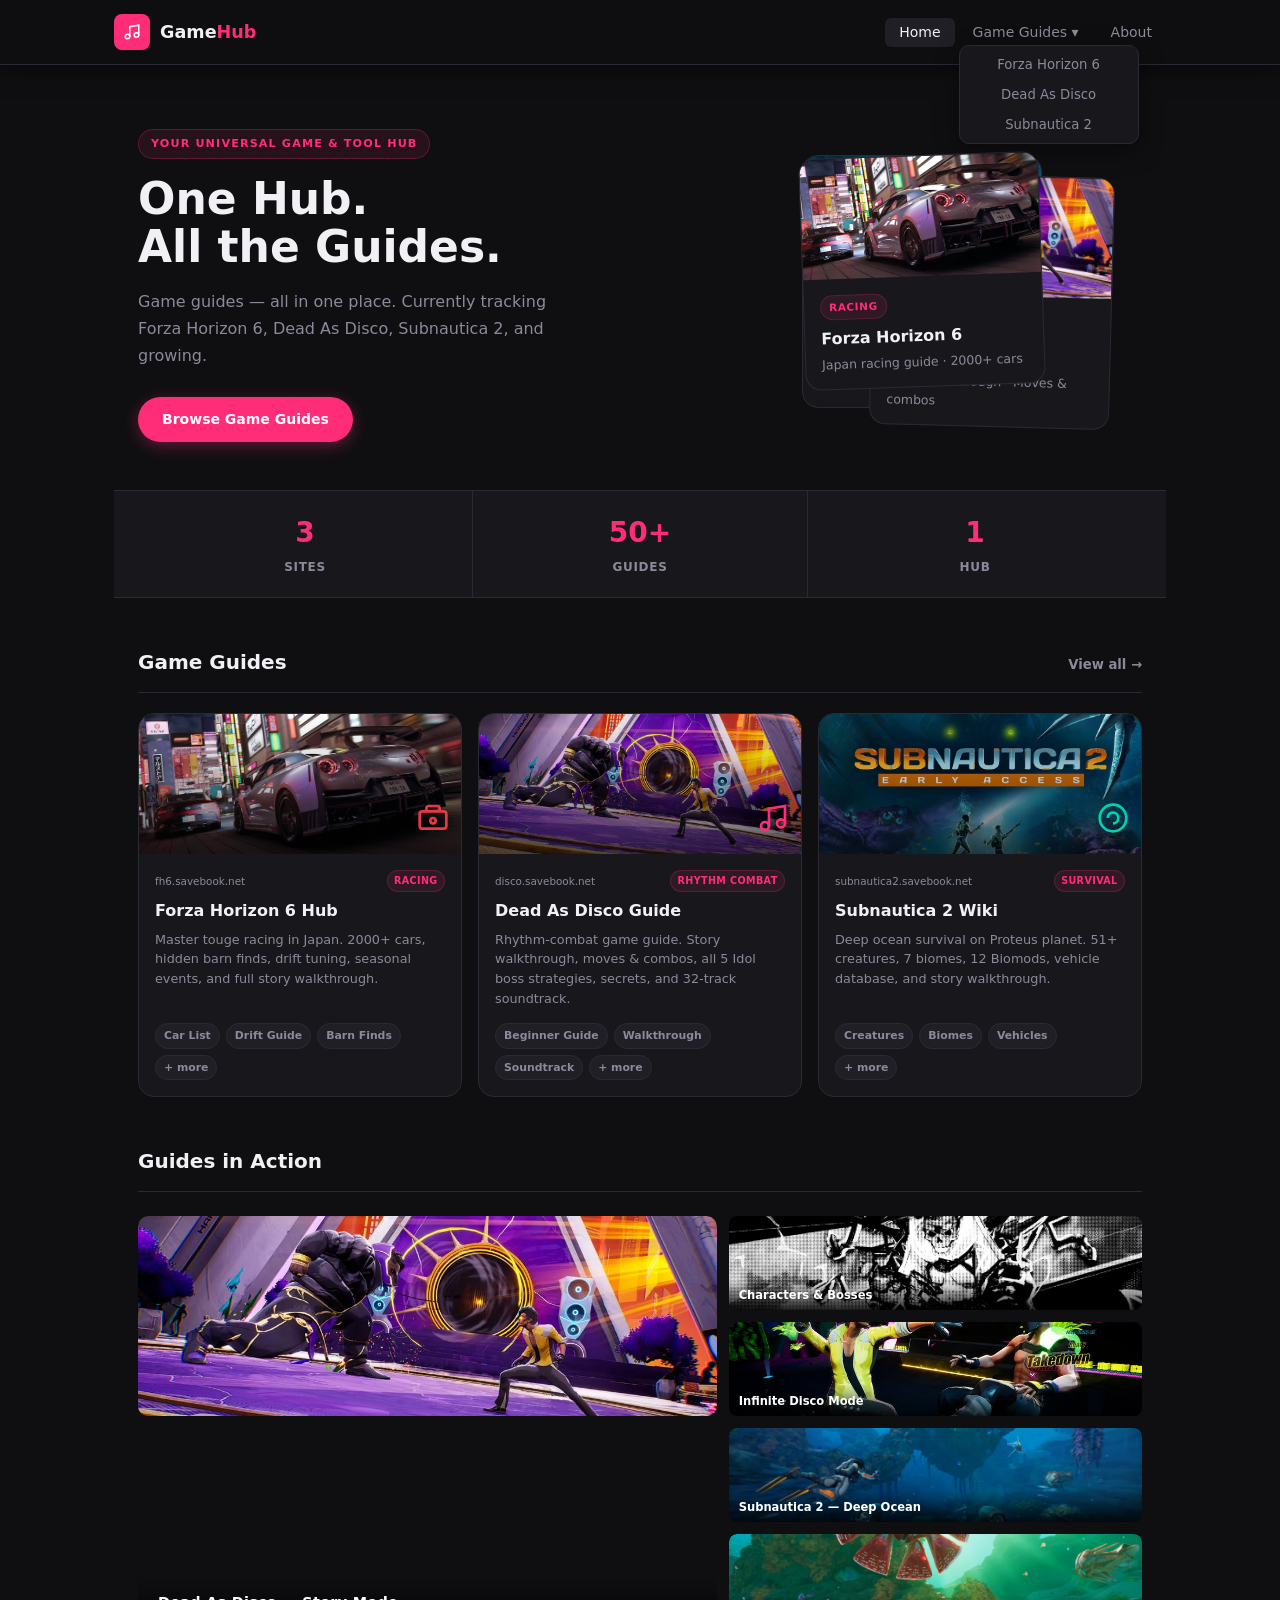
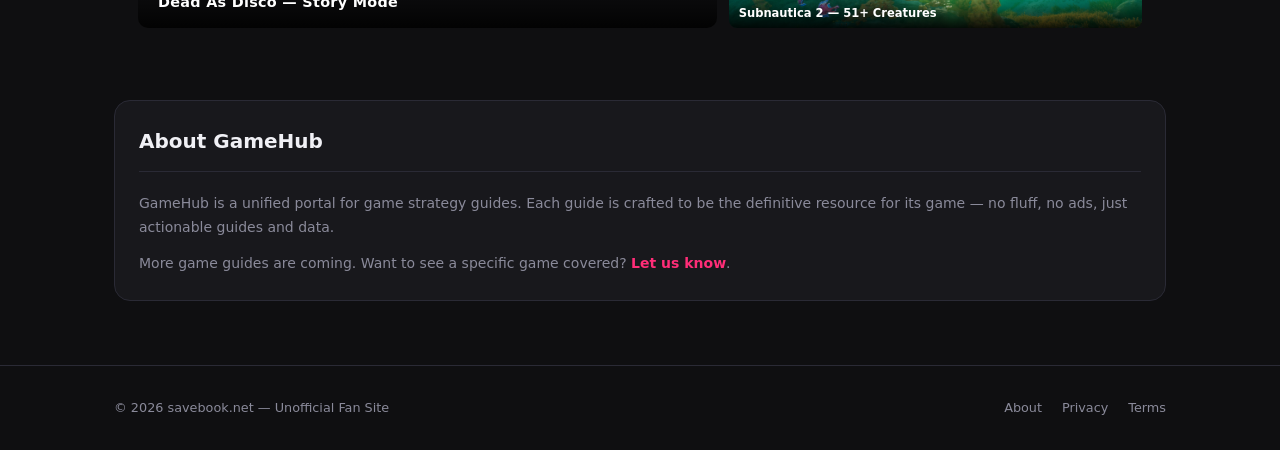
==== index.html @ 0ccfa47b "feat: add Subnautica 2 to image gallery section Add 2 Subnautica 2 screenshots to "Guides in Action"" ====
<!DOCTYPE html>
<html lang="en">
<head>
  <meta charset="UTF-8">
  <meta name="viewport" content="width=device-width, initial-scale=1.0">
  <title>GameHub</title>
  <meta name="description" content="Unified hub for game guides. Explore Forza Horizon 6, Dead As Disco.">
  <meta name="keywords" content="game guides, Forza Horizon 6, Dead As Disco, gaming guides, walkthrough, cheats">
  <meta name="author" content="GameHub">
  <meta name="robots" content="index, follow">
  <meta property="og:title" content="GameHub - Unified Game Guides">
  <meta property="og:description" content="Unified hub for game strategy guides. Explore Forza Horizon 6, Dead As Disco.">
  <meta property="og:type" content="website">
  <link rel="canonical" href="https://twinstiger.github.io/hub/">
  <link rel="icon" type="image/svg+xml" href="favicon.svg">
  <link rel="stylesheet" href="css/style.css">
  <script async src="https://pagead2.googlesyndication.com/pagead/js/adsbygoogle.js?client=ca-pub-9420599375364457" crossorigin="anonymous"></script>
</head>
<body>
  <header class="header">
    <div class="header-inner">
      <a href="index.html" class="logo">
        <div class="logo-icon">
          <svg width="18" height="18" viewBox="0 0 24 24" fill="none"><path d="M9 18V5l12-2v13" stroke="#fff" stroke-width="2" stroke-linecap="round"/><circle cx="6" cy="18" r="3" stroke="#fff" stroke-width="2"/><circle cx="18" cy="16" r="3" stroke="#fff" stroke-width="2"/></svg>
        </div>
        <span class="logo-name">Game<span>Hub</span></span>
      </a>
      <nav class="nav-desktop">
        <ul>
          <li><a href="index.html" class="active">Home</a></li>
          <li><a href="games/index.html">Game Guides ▾</a>
            <ul class="dropdown">
              <li><a href="https://fh6.savebook.net" target="_blank" rel="noopener noreferrer">Forza Horizon 6</a></li>
              <li><a href="https://disco.savebook.net" target="_blank" rel="noopener noreferrer">Dead As Disco</a></li>
              <li><a href="https://subnautica2.savebook.net" target="_blank" rel="noopener noreferrer">Subnautica 2</a></li>
            </ul>
          </li>
          
          <li><a href="about.html">About</a></li>
        </ul>
      </nav>
      <button class="hamburger" aria-label="Menu"><span></span><span></span><span></span></button>
    </div>
  </header>

  <main class="main-content">
    <div class="container">

      <!-- Hero -->
      <section class="hub-hero">
        <div class="hero-left">
          <div class="hero-badge">Your Universal Game & Tool Hub</div>
          <h1 class="hero-title">One Hub.<br>All the Guides.</h1>
          <p class="hero-sub">Game guides — all in one place. Currently tracking Forza Horizon 6, Dead As Disco, Subnautica 2, and growing.</p>
          <div class="hero-actions">
            <a href="games/index.html" class="btn-primary">Browse Game Guides</a>
          </div>
        </div>
        <div class="hero-right">
          <div class="hero-cards-stack">
            <a href="https://fh6.savebook.net" target="_blank" rel="noopener noreferrer" class="hero-card hero-card--1">
              <img src="images/city.jpg" alt="FH6 Japan" class="hc-img" loading="lazy">
              <div class="hc-body"><div class="hc-tag">Racing</div><div class="hc-title">Forza Horizon 6</div><div class="hc-desc">Japan racing guide · 2000+ cars</div></div>
            </a>
            <a href="https://disco.savebook.net" target="_blank" rel="noopener noreferrer" class="hero-card hero-card--2">
              <img src="images/story-screenshot.jpg" alt="Dead As Disco" class="hc-img" loading="lazy">
              <div class="hc-body"><div class="hc-tag">Rhythm Combat</div><div class="hc-title">Dead As Disco</div><div class="hc-desc">Story walkthrough · Moves &amp; combos</div></div>
            </a>
            <a href="https://subnautica2.savebook.net" target="_blank" rel="noopener noreferrer" class="hero-card hero-card--3">
              <img src="images/subnautica2-hero.jpg" alt="Subnautica 2" class="hc-img" loading="lazy">
              <div class="hc-body"><div class="hc-tag">Survival</div><div class="hc-title">Subnautica 2</div><div class="hc-desc">EA wiki · 51+ creatures · 7 biomes</div></div>
            </a>
        </div>
      </section>

      <!-- Stats bar -->
      <div class="hub-stats">
        <div class="stat">
          <div class="stat-num">3</div>
          <div class="stat-label">Sites</div>
        </div>
        <div class="stat">
          <div class="stat-num">50+</div>
          <div class="stat-label">Guides</div>
        </div>
        <div class="stat">
          <div class="stat-num">1</div>
          <div class="stat-label">Hub</div>
        </div>
      </div>

      <!-- Game Guide Sites -->
      <section class="hub-section">
        <div class="section-header">
          <h2 class="section-title">Game Guides</h2>
          <a href="games/index.html" class="section-more">View all →</a>
        </div>
        <div class="game-grid">

          <a href="https://fh6.savebook.net" target="_blank" rel="noopener noreferrer" class="game-card">
            <div class="gc-visual gc-visual--fh6">
              <img src="images/city.jpg" alt="Forza Horizon 6 Japan" class="gc-bg-img" loading="lazy">
              <div class="gc-overlay"></div>
              <div class="gc-logo">
                <svg width="32" height="32" viewBox="0 0 24 24" fill="none"><rect x="2" y="7" width="20" height="13" rx="2" stroke="#e63946" stroke-width="2"/><path d="M7 7V5a2 2 0 012-2h6a2 2 0 012 2v2" stroke="#e63946" stroke-width="2"/><circle cx="12" cy="14" r="2" stroke="#e63946" stroke-width="2"/></svg>
              </div>
            </div>
            <div class="gc-body">
              <div class="gc-top">
                <span class="gc-site">fh6.savebook.net</span>
                <span class="gc-badge">Racing</span>
              </div>
              <h3 class="gc-title">Forza Horizon 6 Hub</h3>
              <p class="gc-desc">Master touge racing in Japan. 2000+ cars, hidden barn finds, drift tuning, seasonal events, and full story walkthrough.</p>
              <div class="gc-links">
                <span class="gc-link-item">Car List</span>
                <span class="gc-link-item">Drift Guide</span>
                <span class="gc-link-item">Barn Finds</span>
                <span class="gc-link-item">+ more</span>
              </div>
            </div>
          </a>

          <a href="https://disco.savebook.net" target="_blank" rel="noopener noreferrer" class="game-card">
            <div class="gc-visual gc-visual--dad">
              <img src="images/story-screenshot.jpg" alt="Dead As Disco" class="gc-bg-img" loading="lazy">
              <div class="gc-overlay"></div>
              <div class="gc-logo">
                <svg width="32" height="32" viewBox="0 0 24 24" fill="none"><path d="M9 18V5l12-2v13" stroke="#ff2d78" stroke-width="2" stroke-linecap="round"/><circle cx="6" cy="18" r="3" stroke="#ff2d78" stroke-width="2"/><circle cx="18" cy="16" r="3" stroke="#ff2d78" stroke-width="2"/></svg>
              </div>
            </div>
            <div class="gc-body">
              <div class="gc-top">
                <span class="gc-site">disco.savebook.net</span>
                <span class="gc-badge">Rhythm Combat</span>
              </div>
              <h3 class="gc-title">Dead As Disco Guide</h3>
              <p class="gc-desc">Rhythm-combat game guide. Story walkthrough, moves &amp; combos, all 5 Idol boss strategies, secrets, and 32-track soundtrack.</p>
              <div class="gc-links">
                <span class="gc-link-item">Beginner Guide</span>
                <span class="gc-link-item">Walkthrough</span>
                <span class="gc-link-item">Soundtrack</span>
                <span class="gc-link-item">+ more</span>
              </div>
            </div>
          </a>

          <a href="https://subnautica2.savebook.net" target="_blank" rel="noopener noreferrer" class="game-card">
            <div class="gc-visual gc-visual--s2">
              <img src="images/subnautica2-hero.jpg" alt="Subnautica 2" class="gc-bg-img" loading="lazy">
              <div class="gc-overlay"></div>
              <div class="gc-logo">
                <svg width="32" height="32" viewBox="0 0 24 24" fill="none"><circle cx="12" cy="12" r="10" stroke="#00d4aa" stroke-width="2"/><path d="M8 12c0-2.2 1.8-4 4-4s4 1.8 4 4-1.8 4-4 4" stroke="#00d4aa" stroke-width="2"/></svg>
              </div>
            </div>
            <div class="gc-body">
              <div class="gc-top">
                <span class="gc-site">subnautica2.savebook.net</span>
                <span class="gc-badge gc-badge--s2">Survival</span>
              </div>
              <h3 class="gc-title">Subnautica 2 Wiki</h3>
              <p class="gc-desc">Deep ocean survival on Proteus planet. 51+ creatures, 7 biomes, 12 Biomods, vehicle database, and story walkthrough.</p>
              <div class="gc-links">
                <span class="gc-link-item">Creatures</span>
                <span class="gc-link-item">Biomes</span>
                <span class="gc-link-item">Vehicles</span>
                <span class="gc-link-item">+ more</span>
              </div>
            </div>
          </a>

        </div>
      </section>


      <!-- Image Gallery -->
      <section class="hub-section">
        <div class="section-header">
          <h2 class="section-title">Guides in Action</h2>
        </div>
        <div class="img-gallery">
          <div class="img-gallery-main">
            <a href="https://disco.savebook.net/pages/guides/walkthrough.html" target="_blank" rel="noopener noreferrer"><img src="images/story-screenshot.jpg" alt="Dead As Disco Story" loading="lazy"></a>
            <div class="img-gallery-caption">Dead As Disco — Story Mode</div>
          </div>
          <div class="img-gallery-side">
            <div class="img-gallery-thumb">
              <a href="https://disco.savebook.net/pages/guides/characters.html" target="_blank" rel="noopener noreferrer"><img src="images/char-select.jpg" alt="Characters" loading="lazy"></a>
              <div class="img-gallery-caption">Characters &amp; Bosses</div>
            </div>
            <div class="img-gallery-thumb">
              <a href="https://disco.savebook.net/pages/guides/walkthrough.html" target="_blank" rel="noopener noreferrer"><img src="images/infinitedisco_screenshot.jpg" alt="Infinite Mode" loading="lazy"></a>
              <div class="img-gallery-caption">Infinite Disco Mode</div>
            </div>
            <div class="img-gallery-thumb">
              <a href="https://subnautica2.savebook.net/pages/guides/biome-guide.html" target="_blank" rel="noopener noreferrer"><img src="images/subnautica2-ss1.jpg" alt="Subnautica 2 Biome" loading="lazy"></a>
              <div class="img-gallery-caption">Subnautica 2 — Deep Ocean</div>
            </div>
            <div class="img-gallery-thumb">
              <a href="https://subnautica2.savebook.net/pages/guides/creature-bestiary.html" target="_blank" rel="noopener noreferrer"><img src="images/subnautica2-ss2.jpg" alt="Subnautica 2 Creatures" loading="lazy"></a>
              <div class="img-gallery-caption">Subnautica 2 — 51+ Creatures</div>
            </div>
          </div>
        </div>
      </section>

      <!-- About -->
      <section class="hub-section hub-about">
        <div class="section-header">
          <h2 class="section-title">About GameHub</h2>
        </div>
        <div class="about-body">
          <p>GameHub is a unified portal for game strategy guides. Each guide is crafted to be the definitive resource for its game — no fluff, no ads, just actionable guides and data.</p>
          <p>More game guides are coming. Want to see a specific game covered? <a href="mailto:shuanghuz1@gmail.com">Let us know</a>.</p>
        </div>
      </section>

    </div>
  </main>

  <footer class="footer">
    <div class="container">
      <div class="footer-bottom">
        <span class="footer-copy">© 2026 savebook.net — Unofficial Fan Site</span>
        <div class="footer-legal">
          <a href="about.html">About</a>
          <a href="privacy.html">Privacy</a>
          <a href="terms.html">Terms</a>
        </div>
      </div>
    </div>
  </footer>

  <script src="js/header.js"></script>
</body>
</html>
---- css/style.css ----
/* ===== HUB CORE ===== */
:root {
  --bg: #0f0f11;
  --bg-card: #18181c;
  --bg-secondary: #1f1f25;
  --border: #2a2a35;
  --text: #f0f0f5;
  --text-muted: #8a8a9a;
  --accent: #ff2d78;
  --accent-2: #8b5cf6;
  --radius-sm: 6px;
  --radius-md: 10px;
  --radius-lg: 16px;
  --font-heading: 'Space Grotesk', system-ui, -apple-system, sans-serif;
  --transition: all 150ms;
}
*,*::before,*::after{box-sizing:border-box;margin:0;padding:0}
body{background:var(--bg);color:var(--text);font-family:-apple-system,BlinkMacSystemFont,'Segoe UI',system-ui,sans-serif;line-height:1.6;-webkit-font-smoothing:antialiased}
a{color:inherit;text-decoration:none}
img{max-width:100%;display:block}
.container{max-width:1100px;margin:0 auto;padding:0 1.5rem}

/* ===== HEADER ===== */
.header{position:sticky;top:0;z-index:100;background:rgba(15,15,17,0.9);backdrop-filter:blur(12px);border-bottom:1px solid var(--border)}
.header-inner{display:flex;align-items:center;gap:2rem;max-width:1100px;margin:0 auto;padding:0.875rem 1.5rem}
.logo{display:flex;align-items:center;gap:0.625rem;text-decoration:none;flex-shrink:0}
.logo-icon{width:36px;height:36px;background:var(--accent);border-radius:8px;display:flex;align-items:center;justify-content:center}
.logo-name{font-family:var(--font-heading);font-size:1.1rem;font-weight:700;color:var(--text)}
.logo-name span{color:var(--accent)}
.nav-desktop{flex:1;display:flex;justify-content:flex-end}
.nav-desktop ul{list-style:none;display:flex;align-items:center;gap:0.25rem}
.nav-desktop li{position:relative}
.nav-desktop a{padding:0.4rem 0.875rem;font-size:0.875rem;font-weight:500;color:var(--text-muted);border-radius:var(--radius-sm);transition:var(--transition)}
.nav-desktop a:hover,.nav-desktop a.active{color:var(--text);background:var(--bg-secondary)}
.dropdown{position:absolute;top:100%;left:0;min-width:180px;background:var(--bg-card);border:1px solid var(--border);border-radius:var(--radius-md);padding:0.375rem;display:none;flex-direction:column;gap:2px;box-shadow:0 8px 24px rgba(0,0,0,0.4)}
.nav-desktop li:hover .dropdown{display:flex}
.dropdown a{font-size:0.825rem;padding:0.4rem 0.75rem;border-radius:var(--radius-sm)}
.hamburger{display:none;flex-direction:column;gap:5px;background:none;border:none;cursor:pointer;padding:0.25rem}
.hamburger span{width:22px;height:2px;background:var(--text);border-radius:2px}

/* ===== FOOTER ===== */
.footer{border-top:1px solid var(--border);margin-top:4rem;padding:2rem 0}
.footer-bottom{display:flex;align-items:center;justify-content:space-between;flex-wrap:wrap;gap:0.75rem}
.footer-copy{font-size:0.8rem;color:var(--text-muted)}
.footer-legal{display:flex;gap:1.25rem}
.footer-legal a{font-size:0.8rem;color:var(--text-muted);transition:var(--transition)}
.footer-legal a:hover{color:var(--text)}

/* ===== HERO ===== */
.hub-hero{display:flex;align-items:center;gap:3rem;padding:4rem 0 3rem;max-width:1100px;margin:0 auto;padding-left:1.5rem;padding-right:1.5rem}
.hero-badge{display:inline-block;font-size:0.7rem;font-weight:700;text-transform:uppercase;letter-spacing:0.1em;color:var(--accent);background:rgba(255,45,120,0.1);border:1px solid rgba(255,45,120,0.25);padding:0.3rem 0.75rem;border-radius:9999px;margin-bottom:1rem}
.hero-title{font-family:var(--font-heading);font-size:2.75rem;font-weight:800;line-height:1.1;margin-bottom:1rem}
.hero-sub{font-size:1rem;color:var(--text-muted);max-width:440px;line-height:1.7;margin-bottom:1.75rem}
.hero-actions{display:flex;gap:0.75rem;flex-wrap:wrap}
.btn-primary{display:inline-flex;align-items:center;padding:0.7rem 1.5rem;background:var(--accent);color:#fff;font-weight:700;font-size:0.875rem;border-radius:9999px;transition:var(--transition);box-shadow:0 4px 16px rgba(255,45,120,0.35)}
.btn-primary:hover{opacity:0.88;transform:translateY(-1px)}
.btn-ghost{display:inline-flex;align-items:center;padding:0.7rem 1.5rem;background:transparent;color:var(--text);font-weight:600;font-size:0.875rem;border-radius:9999px;border:1.5px solid var(--border);transition:var(--transition)}
.btn-ghost:hover{border-color:var(--text-muted);color:var(--text)}
.hero-right{flex:1;display:flex;justify-content:flex-end}
.hero-cards-stack{position:relative;width:340px;height:260px}
.hero-card{position:absolute;background:var(--bg-card);border:1px solid var(--border);border-radius:var(--radius-lg);padding:0;width:240px;overflow:hidden;transition:transform 200ms;text-decoration:none;display:block}
.hero-card--1{top:0;left:0;z-index:3;transform:rotate(-2deg)}
.hero-card--2{top:20px;left:70px;z-index:2;transform:rotate(1.5deg)}

.hero-card:hover{z-index:10;transform:rotate(0) scale(1.03)}
.hc-tag{display:inline-block;font-size:0.65rem;font-weight:700;text-transform:uppercase;letter-spacing:0.06em;color:var(--accent);background:rgba(255,45,120,0.1);border:1px solid rgba(255,45,120,0.2);padding:0.2rem 0.5rem;border-radius:9999px;margin-bottom:0.375rem}
.hc-title{font-family:var(--font-heading);font-size:1rem;font-weight:800;margin-bottom:0.25rem}
.hc-desc{font-size:0.78rem;color:var(--text-muted)}

/* ===== STATS BAR ===== */
.hub-stats{display:flex;gap:0;max-width:1100px;margin:0 auto 3rem;padding:0 1.5rem;border-top:1px solid var(--border);border-bottom:1px solid var(--border);background:var(--bg-card)}
.stat{flex:1;padding:1.25rem;text-align:center;border-right:1px solid var(--border)}
.stat:last-child{border-right:none}
.stat-num{font-family:var(--font-heading);font-size:1.75rem;font-weight:800;color:var(--accent)}
.stat-label{font-size:0.75rem;color:var(--text-muted);font-weight:600;text-transform:uppercase;letter-spacing:0.06em;margin-top:0.125rem}

/* ===== SECTIONS ===== */
.hub-section{max-width:1100px;margin:0 auto;padding:0 1.5rem 3rem}
.section-header{display:flex;align-items:baseline;justify-content:space-between;margin-bottom:1.25rem;padding-bottom:0.875rem;border-bottom:1px solid var(--border)}
.section-title{font-family:var(--font-heading);font-size:1.25rem;font-weight:800}
.section-more{font-size:0.825rem;font-weight:600;color:var(--text-muted);transition:var(--transition)}
.section-more:hover{color:var(--text)}

/* ===== GAME GRID ===== */
.game-grid{display:grid;grid-template-columns:repeat(auto-fill,minmax(280px,1fr));gap:1rem}
.game-card{background:var(--bg-card);border:1px solid var(--border);border-radius:var(--radius-lg);overflow:hidden;transition:var(--transition);display:flex;flex-direction:column;cursor:pointer;text-decoration:none}
.game-card:hover{transform:translateY(-3px);border-color:var(--border);box-shadow:0 12px 32px rgba(0,0,0,0.4)}
.game-card--placeholder{opacity:0.6;cursor:default}
.game-card--placeholder:hover{transform:none}
.gc-visual{height:140px;position:relative;overflow:hidden}
.gc-visual--fh6{background:linear-gradient(135deg,#1a1a2e 0%,#16213e 50%,#0f3460 100%)}
.gc-visual--dad{background:linear-gradient(135deg,#1a0015 0%,#2d0040 50%,#0a0015 100%)}
.gc-visual--empty{background:var(--bg-secondary);display:flex;align-items:center;justify-content:center}
.gc-visual--s2{background:linear-gradient(135deg,#0a1628 0%,#0f2a4a 50%,#0a1628 100%)}
.gc-badge--s2{color:#00d4aa;background:rgba(0,212,170,0.1);border-color:rgba(0,212,170,0.25)}

.gc-bg-img{position:absolute;inset:0;width:100%;height:100%;object-fit:cover;z-index:0}
.gc-overlay{position:absolute;inset:0;background:linear-gradient(to top,rgba(0,0,0,0.65) 0%,rgba(0,0,0,0.15) 60%,transparent 100%);z-index:1}
.gc-logo{position:absolute;bottom:0.75rem;right:0.75rem;z-index:2}
.gc-body{padding:1rem;flex:1;display:flex;flex-direction:column;gap:0.375rem}
.gc-top{display:flex;align-items:center;justify-content:space-between;gap:0.5rem}
.gc-site{font-size:0.65rem;color:var(--text-muted);font-weight:500}
.gc-badge{display:inline-block;font-size:0.6rem;font-weight:700;color:var(--accent);background:rgba(255,45,120,0.1);border:1px solid rgba(255,45,120,0.2);padding:0.15rem 0.4rem;border-radius:9999px;text-transform:uppercase;letter-spacing:0.04em}
.gc-badge--soon{color:var(--text-muted);background:var(--bg-secondary);border-color:var(--border)}
.gc-title{font-family:var(--font-heading);font-size:1rem;font-weight:800}
.gc-desc{font-size:0.8rem;color:var(--text-muted);line-height:1.55;flex:1}
.gc-links{display:flex;flex-wrap:wrap;gap:0.375rem;margin-top:0.5rem}
.gc-link-item{font-size:0.68rem;font-weight:600;color:var(--text-muted);background:var(--bg-secondary);border:1px solid var(--border);padding:0.2rem 0.5rem;border-radius:9999px}

/* ===== TOOLS CARD ===== */
.tools-card{background:var(--bg-card);border:1px solid var(--border);border-radius:var(--radius-lg);padding:1.25rem;display:flex;align-items:center;gap:1.5rem;transition:var(--transition);text-decoration:none;max-width:100%}
.tools-card:hover{transform:translateY(-2px);border-color:var(--border);box-shadow:0 8px 24px rgba(0,0,0,0.3)}
.tools-card-left{display:flex;align-items:center;gap:1rem;flex:1;min-width:0}
.tools-icon{width:48px;height:48px;background:var(--accent);border-radius:var(--radius-md);display:flex;align-items:center;justify-content:center;flex-shrink:0}
.tools-info{flex:1;min-width:0;display:flex;flex-direction:column;gap:0.3rem}
.tools-top{display:flex;align-items:center;gap:0.5rem}
.tools-site{font-size:0.65rem;color:var(--text-muted)}
.tools-count{font-family:var(--font-heading);font-size:2rem;font-weight:800;color:var(--accent);line-height:1}
.tools-count-label{font-size:0.7rem;color:var(--text-muted);font-weight:600;text-transform:uppercase;letter-spacing:0.06em}

/* ===== ABOUT ===== */
.hub-about{background:var(--bg-card);border:1px solid var(--border);border-radius:var(--radius-lg);padding:1.5rem}
.about-body{display:flex;flex-direction:column;gap:0.75rem}
.about-body p{font-size:0.875rem;color:var(--text-muted);line-height:1.7}
.about-body a{color:var(--accent);font-weight:600}
.about-body a:hover{opacity:0.8}
.breadcrumb{display:flex;align-items:center;gap:0.5rem;font-size:0.8rem;color:var(--text-muted);margin-bottom:1.5rem}
.breadcrumb a{color:var(--text-muted);transition:var(--transition)}
.breadcrumb a:hover{color:var(--text)}
.breadcrumb span{opacity:0.5}
.tool-page-title{font-family:var(--font-heading);font-size:1.75rem;font-weight:800}
.tool-page-header{margin-bottom:2.5rem}
.tool-page-centered{text-align:center}
.tool-page-centered p{font-size:0.95rem;color:var(--text-muted);margin-bottom:1rem}
.page-container{max-width:720px;padding:2rem 1.5rem}

/* ===== RESPONSIVE ===== */

/* ===== IMAGE GALLERY ===== */
.img-gallery { display: grid; grid-template-columns: 1.4fr 1fr; gap: 0.75rem; margin: 1.5rem 0; }
.img-gallery-main { position: relative; border-radius: 10px; overflow: hidden; }
.img-gallery-main img { width: 100%; height: 200px; object-fit: cover; display: block; transition: transform 300ms; }
.img-gallery-main:hover img { transform: scale(1.02); }
.img-gallery-main .img-gallery-caption { position: absolute; bottom: 0; left: 0; right: 0; padding: 1rem 1.25rem 0.875rem; background: linear-gradient(to top,rgba(0,0,0,0.85) 0%,rgba(0,0,0,0.2) 70%,transparent 100%); font-size: 0.9rem; font-weight: 600; color: #fff; letter-spacing: 0.02em; }
.img-gallery-side { display: grid; grid-template-rows: 1fr 1fr; gap: 0.75rem; }
.img-gallery-thumb { position: relative; border-radius: 8px; overflow: hidden; }
.img-gallery-thumb img { width: 100%; height: 94px; object-fit: cover; display: block; transition: transform 300ms; }
.img-gallery-thumb:hover img { transform: scale(1.04); }
.img-gallery-thumb .img-gallery-caption { position: absolute; bottom: 0; left: 0; right: 0; padding: 0.5rem 0.625rem 0.375rem; background: linear-gradient(to top,rgba(0,0,0,0.85) 0%,rgba(0,0,0,0.2) 70%,transparent 100%); font-size: 0.72rem; font-weight: 600; color: #fff; }

@media(max-width:768px){
  .img-gallery{grid-template-columns:1fr}
  .img-gallery-main img{height:160px}
  .img-gallery-side{grid-template-columns:1fr 1fr;grid-template-rows:auto}
  .img-gallery-thumb img{height:80px}
}

.hc-img{width:100%;height:120px;object-fit:cover;display:block}
.hc-body{padding:0.875rem 1rem}

.img-gallery-main a,.img-gallery-thumb a{display:block;overflow:hidden;border-radius:inherit}
.img-gallery-main img,.img-gallery-thumb img{transition:transform 300ms}
.img-gallery-main:hover img,.img-gallery-thumb:hover img{transform:scale(1.04)}
@media(max-width:768px){
  .hub-hero{flex-direction:column;padding:2.5rem 1.5rem 2rem;gap:2rem}
  .hero-title{font-size:2rem}
  .hero-right{display:none}
  .stat-num{font-size:1.25rem}
  .game-grid{grid-template-columns:1fr}
  .hub-stats{flex-wrap:wrap}
  .nav-desktop{display:none}
  .hamburger{display:flex}
  .nav-mobile{display:none;position:fixed;top:65px;left:0;right:0;bottom:0;background:var(--bg);z-index:99;overflow-y:auto}
  .nav-mobile.active{display:block}
  .nav-mobile ul{list-style:none;max-width:1100px;margin:0 auto;padding:1rem 1.5rem;display:flex;flex-direction:column;gap:0.25rem}
  .nav-mobile a{padding:0.75rem 1rem;font-size:1rem;font-weight:500;color:var(--text-muted);border-radius:var(--radius-sm);display:block;transition:var(--transition)}
  .nav-mobile a:hover,.nav-mobile a.active{color:var(--text);background:var(--bg-secondary)}
  .mobile-dropdown ul{display:none;padding-left:1rem}
  .mobile-dropdown.active ul{display:flex}
  .mobile-dropdown>a::after{content:' ▾';font-size:0.75rem;opacity:0.5;float:right;line-height:1.4}
}
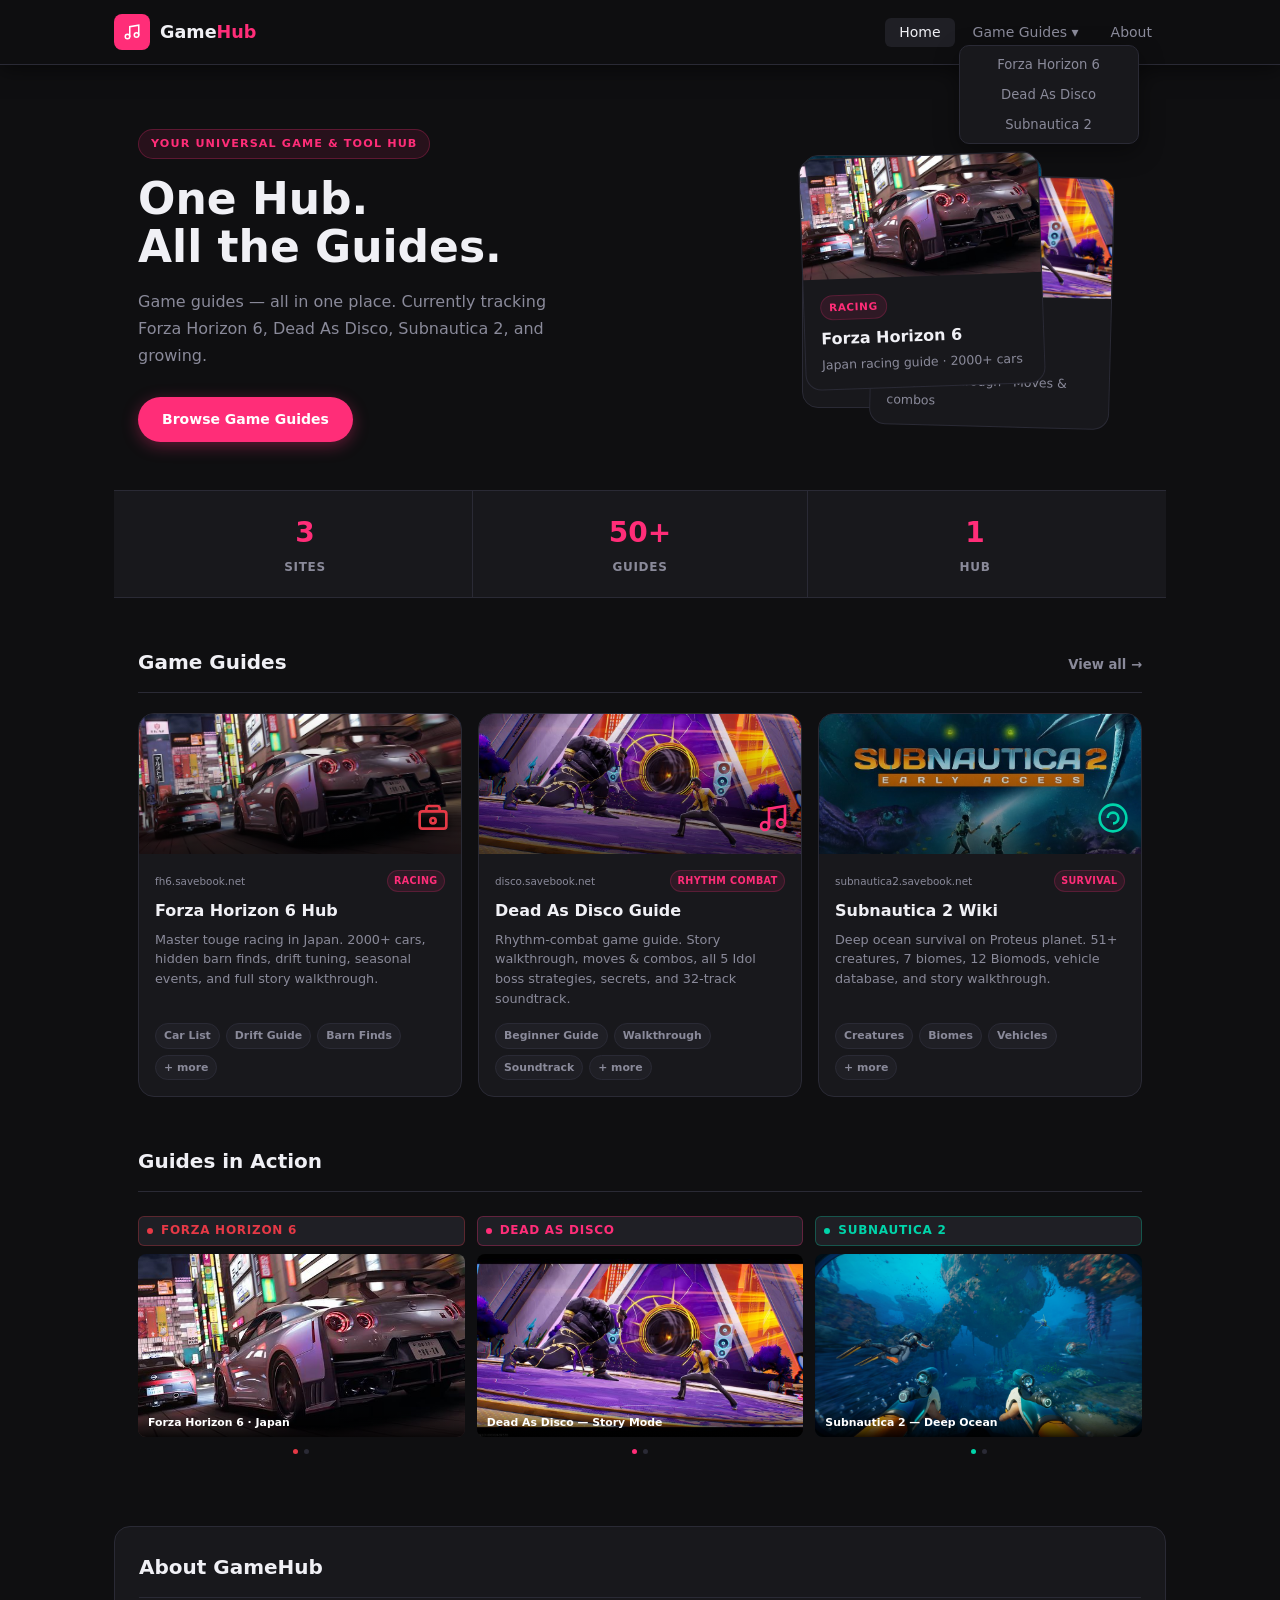
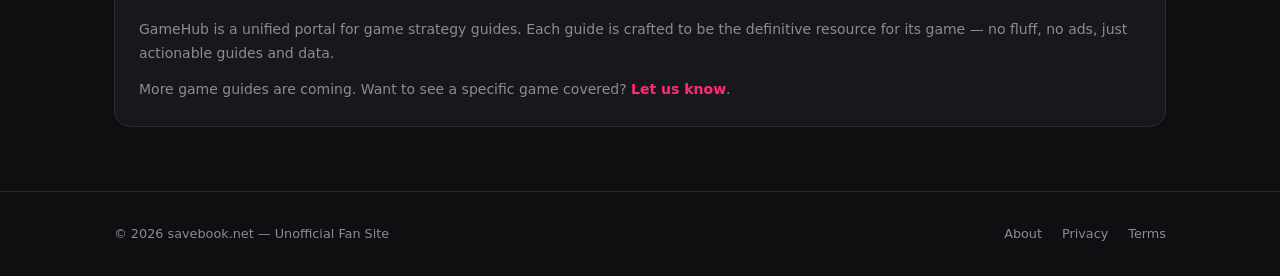
==== commit 664fc523: "feat: replace image gallery with per-game carousel (3 cols, 2 imgs each) Each game (FH6, Disco, Subn" ====
--- a/index.html
+++ b/index.html
@@ -173,34 +173,70 @@
       </section>
 
 
-      <!-- Image Gallery -->
+      <!-- Image Gallery - Carousel -->
       <section class="hub-section">
         <div class="section-header">
           <h2 class="section-title">Guides in Action</h2>
         </div>
-        <div class="img-gallery">
-          <div class="img-gallery-main">
-            <a href="https://disco.savebook.net/pages/guides/walkthrough.html" target="_blank" rel="noopener noreferrer"><img src="images/story-screenshot.jpg" alt="Dead As Disco Story" loading="lazy"></a>
-            <div class="img-gallery-caption">Dead As Disco — Story Mode</div>
-          </div>
-          <div class="img-gallery-side">
-            <div class="img-gallery-thumb">
-              <a href="https://disco.savebook.net/pages/guides/characters.html" target="_blank" rel="noopener noreferrer"><img src="images/char-select.jpg" alt="Characters" loading="lazy"></a>
-              <div class="img-gallery-caption">Characters &amp; Bosses</div>
-            </div>
-            <div class="img-gallery-thumb">
-              <a href="https://disco.savebook.net/pages/guides/walkthrough.html" target="_blank" rel="noopener noreferrer"><img src="images/infinitedisco_screenshot.jpg" alt="Infinite Mode" loading="lazy"></a>
-              <div class="img-gallery-caption">Infinite Disco Mode</div>
-            </div>
-            <div class="img-gallery-thumb">
-              <a href="https://subnautica2.savebook.net/pages/guides/biome-guide.html" target="_blank" rel="noopener noreferrer"><img src="images/subnautica2-ss1.jpg" alt="Subnautica 2 Biome" loading="lazy"></a>
-              <div class="img-gallery-caption">Subnautica 2 — Deep Ocean</div>
-            </div>
-            <div class="img-gallery-thumb">
-              <a href="https://subnautica2.savebook.net/pages/guides/creature-bestiary.html" target="_blank" rel="noopener noreferrer"><img src="images/subnautica2-ss2.jpg" alt="Subnautica 2 Creatures" loading="lazy"></a>
-              <div class="img-gallery-caption">Subnautica 2 — 51+ Creatures</div>
-            </div>
-          </div>
+        <div class="img-gallery-carousel">
+
+          <!-- FH6 -->
+          <div class="gallery-game-col fh6-col">
+            <div class="gallery-game-label dot-fh6"><span class="dot" style="background:#e63946"></span>Forza Horizon 6</div>
+            <div class="gallery-scroll" id="gallery-fh6">
+              <a href="https://fh6.savebook.net/pages/guides/track-guide.html" target="_blank" rel="noopener noreferrer" class="gallery-img-wrap">
+                <img src="images/city.jpg" alt="Forza Horizon 6 Japan" loading="lazy">
+                <div class="gallery-caption">Forza Horizon 6 · Japan</div>
+              </a>
+              <a href="https://fh6.savebook.net/pages/guides/track-guide.html" target="_blank" rel="noopener noreferrer" class="gallery-img-wrap">
+                <img src="images/shanlu.jpg" alt="Touge Roads" loading="lazy">
+                <div class="gallery-caption">Touge Mountain Roads</div>
+              </a>
+            </div>
+            <div class="gallery-dots">
+              <span class="gallery-dot active" data-gallery="gallery-fh6" data-index="0"></span>
+              <span class="gallery-dot" data-gallery="gallery-fh6" data-index="1"></span>
+            </div>
+          </div>
+
+          <!-- Disco -->
+          <div class="gallery-game-col disco-col">
+            <div class="gallery-game-label dot-disco"><span class="dot" style="background:#ff2d78"></span>Dead As Disco</div>
+            <div class="gallery-scroll" id="gallery-disco">
+              <a href="https://disco.savebook.net/pages/guides/walkthrough.html" target="_blank" rel="noopener noreferrer" class="gallery-img-wrap">
+                <img src="images/story-screenshot.jpg" alt="Dead As Disco Story" loading="lazy">
+                <div class="gallery-caption">Dead As Disco — Story Mode</div>
+              </a>
+              <a href="https://disco.savebook.net/pages/guides/characters.html" target="_blank" rel="noopener noreferrer" class="gallery-img-wrap">
+                <img src="images/char-select.jpg" alt="Characters" loading="lazy">
+                <div class="gallery-caption">Characters &amp; Bosses</div>
+              </a>
+            </div>
+            <div class="gallery-dots">
+              <span class="gallery-dot active" data-gallery="gallery-disco" data-index="0"></span>
+              <span class="gallery-dot" data-gallery="gallery-disco" data-index="1"></span>
+            </div>
+          </div>
+
+          <!-- Subnautica 2 -->
+          <div class="gallery-game-col s2-col">
+            <div class="gallery-game-label dot-s2"><span class="dot" style="background:#00d4aa"></span>Subnautica 2</div>
+            <div class="gallery-scroll" id="gallery-s2">
+              <a href="https://subnautica2.savebook.net/pages/guides/biome-guide.html" target="_blank" rel="noopener noreferrer" class="gallery-img-wrap">
+                <img src="images/subnautica2-ss1.jpg" alt="Subnautica 2 Biome" loading="lazy">
+                <div class="gallery-caption">Subnautica 2 — Deep Ocean</div>
+              </a>
+              <a href="https://subnautica2.savebook.net/pages/guides/creature-bestiary.html" target="_blank" rel="noopener noreferrer" class="gallery-img-wrap">
+                <img src="images/subnautica2-ss2.jpg" alt="Subnautica 2 Creatures" loading="lazy">
+                <div class="gallery-caption">Subnautica 2 — 51+ Creatures</div>
+              </a>
+            </div>
+            <div class="gallery-dots">
+              <span class="gallery-dot active" data-gallery="gallery-s2" data-index="0"></span>
+              <span class="gallery-dot" data-gallery="gallery-s2" data-index="1"></span>
+            </div>
+          </div>
+
         </div>
       </section>
 
--- a/css/style.css
+++ b/css/style.css
@@ -136,23 +136,35 @@
 
 /* ===== RESPONSIVE ===== */
 
-/* ===== IMAGE GALLERY ===== */
-.img-gallery { display: grid; grid-template-columns: 1.4fr 1fr; gap: 0.75rem; margin: 1.5rem 0; }
-.img-gallery-main { position: relative; border-radius: 10px; overflow: hidden; }
-.img-gallery-main img { width: 100%; height: 200px; object-fit: cover; display: block; transition: transform 300ms; }
-.img-gallery-main:hover img { transform: scale(1.02); }
-.img-gallery-main .img-gallery-caption { position: absolute; bottom: 0; left: 0; right: 0; padding: 1rem 1.25rem 0.875rem; background: linear-gradient(to top,rgba(0,0,0,0.85) 0%,rgba(0,0,0,0.2) 70%,transparent 100%); font-size: 0.9rem; font-weight: 600; color: #fff; letter-spacing: 0.02em; }
-.img-gallery-side { display: grid; grid-template-rows: 1fr 1fr; gap: 0.75rem; }
-.img-gallery-thumb { position: relative; border-radius: 8px; overflow: hidden; }
-.img-gallery-thumb img { width: 100%; height: 94px; object-fit: cover; display: block; transition: transform 300ms; }
-.img-gallery-thumb:hover img { transform: scale(1.04); }
-.img-gallery-thumb .img-gallery-caption { position: absolute; bottom: 0; left: 0; right: 0; padding: 0.5rem 0.625rem 0.375rem; background: linear-gradient(to top,rgba(0,0,0,0.85) 0%,rgba(0,0,0,0.2) 70%,transparent 100%); font-size: 0.72rem; font-weight: 600; color: #fff; }
+/* ===== IMAGE GALLERY - CAROUSEL ===== */
+.img-gallery-carousel { display: grid; grid-template-columns: repeat(3, 1fr); gap: 0.75rem; margin: 1.5rem 0; }
+.gallery-game-col { display: flex; flex-direction: column; gap: 0.5rem; }
+.gallery-game-label { display: flex; align-items: center; gap: 0.5rem; font-size: 0.75rem; font-weight: 700; color: var(--text-muted); padding: 0.25rem 0.5rem; background: var(--bg-secondary); border: 1px solid var(--border); border-radius: 6px; text-transform: uppercase; letter-spacing: 0.06em; }
+.gallery-game-label .dot { width: 6px; height: 6px; border-radius: 50%; }
+.gallery-game-label.dot-fh6 { color: #e63946; border-color: rgba(230,57,70,0.3); }
+.gallery-game-label.dot-disco { color: #ff2d78; border-color: rgba(255,45,120,0.3); }
+.gallery-game-label.dot-s2 { color: #00d4aa; border-color: rgba(0,212,170,0.3); }
+.gallery-scroll { display: flex; gap: 0.5rem; overflow-x: auto; scroll-snap-type: x mandatory; -webkit-overflow-scrolling: touch; scrollbar-width: none; }
+.gallery-scroll::-webkit-scrollbar { display: none; }
+.gallery-img-wrap { flex: 0 0 100%; scroll-snap-align: start; position: relative; border-radius: 8px; overflow: hidden; aspect-ratio: 16/9; }
+.gallery-img-wrap img { width: 100%; height: 100%; object-fit: cover; display: block; transition: transform 300ms; }
+.gallery-img-wrap:hover img { transform: scale(1.04); }
+.gallery-img-wrap .gallery-caption { position: absolute; bottom: 0; left: 0; right: 0; padding: 0.5rem 0.625rem 0.375rem; background: linear-gradient(to top,rgba(0,0,0,0.85) 0%,rgba(0,0,0,0.2) 70%,transparent 100%); font-size: 0.68rem; font-weight: 600; color: #fff; }
+.gallery-dots { display: flex; justify-content: center; gap: 0.375rem; margin-top: 0.25rem; }
+.gallery-dot { width: 5px; height: 5px; border-radius: 50%; background: var(--border); transition: background 200ms; cursor: pointer; }
+.gallery-dot.active { background: var(--accent); }
+.gallery-game-col:has(.gallery-img-wrap:nth-child(2)) .gallery-dots .gallery-dot.active { background: #00d4aa; }
+.gallery-game-col.fh6-col:has(.gallery-img-wrap:nth-child(2)) .gallery-dots .gallery-dot.active { background: #e63946; }
+.gallery-game-col.disco-col:has(.gallery-img-wrap:nth-child(2)) .gallery-dots .gallery-dot.active { background: #ff2d78; }
+.gallery-game-col.s2-col:has(.gallery-img-wrap:nth-child(2)) .gallery-dots .gallery-dot.active { background: #00d4aa; }
 
-@media(max-width:768px){
-  .img-gallery{grid-template-columns:1fr}
-  .img-gallery-main img{height:160px}
-  .img-gallery-side{grid-template-columns:1fr 1fr;grid-template-rows:auto}
-  .img-gallery-thumb img{height:80px}
+@media(max-width:900px){
+  .img-gallery-carousel{grid-template-columns:1fr 1fr}
+  .gallery-game-col:last-child{display:none}
+}
+@media(max-width:600px){
+  .img-gallery-carousel{grid-template-columns:1fr}
+  .gallery-game-col:last-child{display:flex}
 }
 
 .hc-img{width:100%;height:120px;object-fit:cover;display:block}
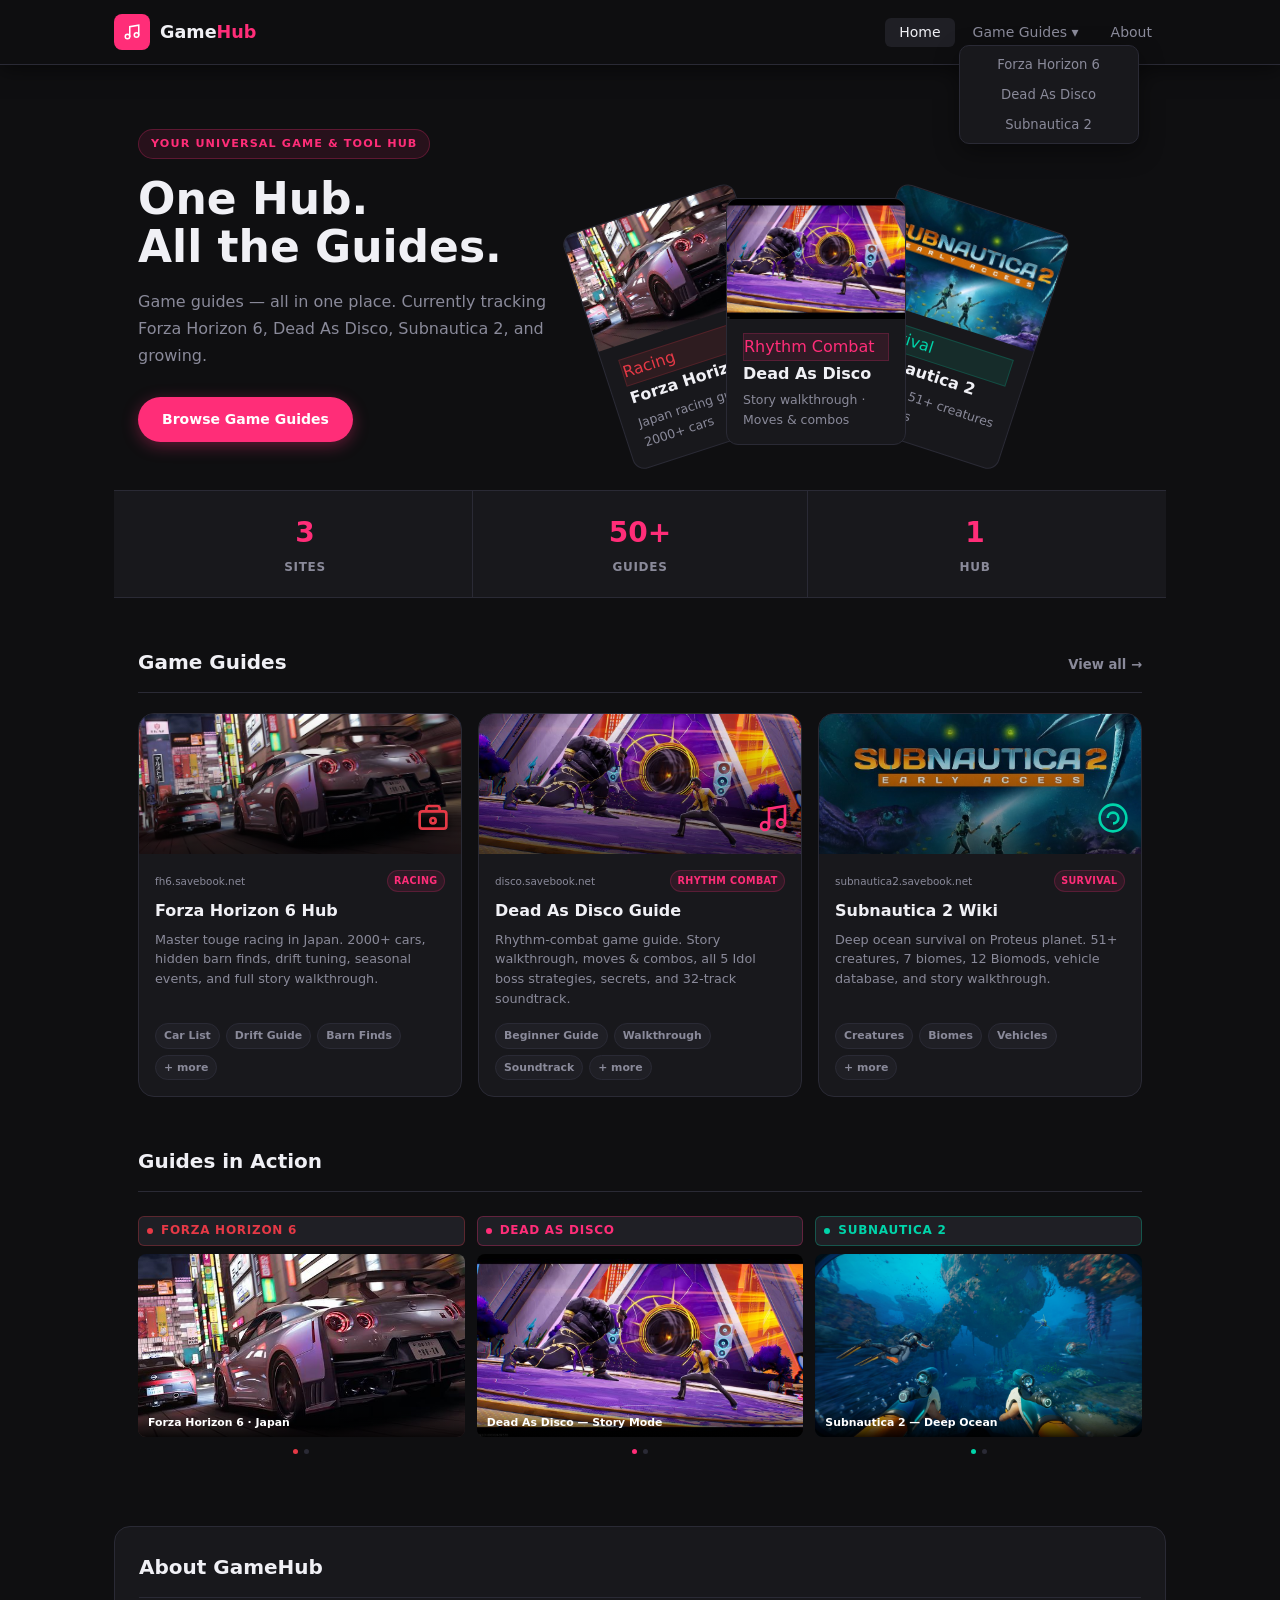
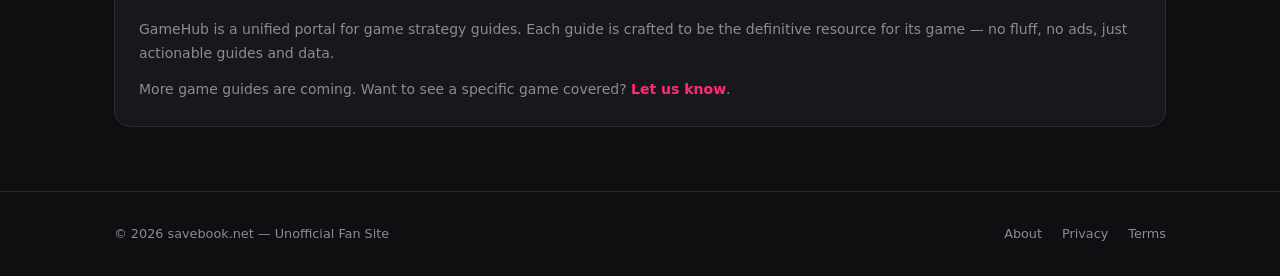
==== commit 8fd13182: "feat: fan-shaped card animation for hero section Replace stacked hero-cards with a fan layout: - 3 c" ====
--- a/index.html
+++ b/index.html
@@ -57,16 +57,16 @@
           </div>
         </div>
         <div class="hero-right">
-          <div class="hero-cards-stack">
-            <a href="https://fh6.savebook.net" target="_blank" rel="noopener noreferrer" class="hero-card hero-card--1">
+          <div class="hero-fan">
+            <a href="https://fh6.savebook.net" target="_blank" rel="noopener noreferrer" class="fan-card fan-card--1">
               <img src="images/city.jpg" alt="FH6 Japan" class="hc-img" loading="lazy">
               <div class="hc-body"><div class="hc-tag">Racing</div><div class="hc-title">Forza Horizon 6</div><div class="hc-desc">Japan racing guide · 2000+ cars</div></div>
             </a>
-            <a href="https://disco.savebook.net" target="_blank" rel="noopener noreferrer" class="hero-card hero-card--2">
+            <a href="https://disco.savebook.net" target="_blank" rel="noopener noreferrer" class="fan-card fan-card--2">
               <img src="images/story-screenshot.jpg" alt="Dead As Disco" class="hc-img" loading="lazy">
               <div class="hc-body"><div class="hc-tag">Rhythm Combat</div><div class="hc-title">Dead As Disco</div><div class="hc-desc">Story walkthrough · Moves &amp; combos</div></div>
             </a>
-            <a href="https://subnautica2.savebook.net" target="_blank" rel="noopener noreferrer" class="hero-card hero-card--3">
+            <a href="https://subnautica2.savebook.net" target="_blank" rel="noopener noreferrer" class="fan-card fan-card--3">
               <img src="images/subnautica2-hero.jpg" alt="Subnautica 2" class="hc-img" loading="lazy">
               <div class="hc-body"><div class="hc-tag">Survival</div><div class="hc-title">Subnautica 2</div><div class="hc-desc">EA wiki · 51+ creatures · 7 biomes</div></div>
             </a>
--- a/css/style.css
+++ b/css/style.css
@@ -56,16 +56,96 @@
 .btn-primary:hover{opacity:0.88;transform:translateY(-1px)}
 .btn-ghost{display:inline-flex;align-items:center;padding:0.7rem 1.5rem;background:transparent;color:var(--text);font-weight:600;font-size:0.875rem;border-radius:9999px;border:1.5px solid var(--border);transition:var(--transition)}
 .btn-ghost:hover{border-color:var(--text-muted);color:var(--text)}
-.hero-right{flex:1;display:flex;justify-content:flex-end}
-.hero-cards-stack{position:relative;width:340px;height:260px}
-.hero-card{position:absolute;background:var(--bg-card);border:1px solid var(--border);border-radius:var(--radius-lg);padding:0;width:240px;overflow:hidden;transition:transform 200ms;text-decoration:none;display:block}
-.hero-card--1{top:0;left:0;z-index:3;transform:rotate(-2deg)}
-.hero-card--2{top:20px;left:70px;z-index:2;transform:rotate(1.5deg)}
-
-.hero-card:hover{z-index:10;transform:rotate(0) scale(1.03)}
-.hc-tag{display:inline-block;font-size:0.65rem;font-weight:700;text-transform:uppercase;letter-spacing:0.06em;color:var(--accent);background:rgba(255,45,120,0.1);border:1px solid rgba(255,45,120,0.2);padding:0.2rem 0.5rem;border-radius:9999px;margin-bottom:0.375rem}
-.hc-title{font-family:var(--font-heading);font-size:1rem;font-weight:800;margin-bottom:0.25rem}
-.hc-desc{font-size:0.78rem;color:var(--text-muted)}
+/* ===== FAN CARD (扇形卡片) ===== */
+.hero-fan {
+  position: relative;
+  width: 380px;
+  height: 280px;
+  display: flex;
+  align-items: flex-end;
+  justify-content: center;
+}
+
+.fan-card {
+  position: absolute;
+  width: 180px;
+  background: var(--bg-card);
+  border: 1px solid var(--border);
+  border-radius: 12px;
+  overflow: hidden;
+  transition: transform 350ms cubic-bezier(0.34, 1.56, 0.64, 1), box-shadow 300ms ease, z-index 0s;
+  cursor: pointer;
+  text-decoration: none;
+  display: block;
+}
+
+.fan-card:hover {
+  z-index: 10;
+}
+
+.fan-card--1 {
+  bottom: 0;
+  left: 0;
+  transform-origin: bottom center;
+  transform: rotate(-18deg) translateY(20px);
+  z-index: 3;
+}
+
+.fan-card--2 {
+  bottom: 0;
+  left: 50%;
+  transform-origin: bottom center;
+  transform: translateX(-50%) rotate(0deg) translateY(20px);
+  z-index: 4;
+}
+
+.fan-card--3 {
+  bottom: 0;
+  right: 0;
+  transform-origin: bottom center;
+  transform: rotate(18deg) translateY(20px);
+  z-index: 3;
+}
+
+/* Hover: 展开扇形 */
+.hero-fan:hover .fan-card--1 {
+  transform: rotate(-32deg) translateY(-20px) translateX(-20px);
+  box-shadow: 0 16px 40px rgba(0,0,0,0.5);
+}
+
+.hero-fan:hover .fan-card--2 {
+  transform: translateX(-50%) rotate(0deg) translateY(-30px) scale(1.05);
+  box-shadow: 0 20px 48px rgba(0,0,0,0.55);
+}
+
+.hero-fan:hover .fan-card--3 {
+  transform: rotate(32deg) translateY(-20px) translateX(20px);
+  box-shadow: 0 16px 40px rgba(0,0,0,0.5);
+}
+
+/* Idle animation: 轻微摇动 */
+@keyframes fan-idle {
+  0%, 100% { transform: rotate(-18deg) translateY(20px); }
+  50% { transform: rotate(-14deg) translateY(18px); }
+}
+@keyframes fan-idle-2 {
+  0%, 100% { transform: translateX(-50%) rotate(0deg) translateY(20px); }
+  50% { transform: translateX(-50%) rotate(0deg) translateY(16px); }
+}
+@keyframes fan-idle-3 {
+  0%, 100% { transform: rotate(18deg) translateY(20px); }
+  50% { transform: rotate(14deg) translateY(18px); }
+}
+
+.hero-fan:not(:hover) .fan-card--1 {
+  animation: fan-idle 4s ease-in-out infinite;
+}
+.hero-fan:not(:hover) .fan-card--2 {
+  animation: fan-idle-2 4s ease-in-out infinite;
+}
+.hero-fan:not(:hover) .fan-card--3 {
+  animation: fan-idle-3 4s ease-in-out infinite;
+}
 
 /* ===== STATS BAR ===== */
 .hub-stats{display:flex;gap:0;max-width:1100px;margin:0 auto 3rem;padding:0 1.5rem;border-top:1px solid var(--border);border-bottom:1px solid var(--border);background:var(--bg-card)}
@@ -167,6 +247,11 @@
   .gallery-game-col:last-child{display:flex}
 }
 
+.fan-card--1 .hc-tag { color: #e63946; background: rgba(230,57,70,0.1); border: 1px solid rgba(230,57,70,0.2); }
+.fan-card--2 .hc-tag { color: #ff2d78; background: rgba(255,45,120,0.1); border: 1px solid rgba(255,45,120,0.2); }
+.fan-card--3 .hc-tag { color: #00d4aa; background: rgba(0,212,170,0.1); border: 1px solid rgba(0,212,170,0.2); }
+.hc-title{font-family:var(--font-heading);font-size:1rem;font-weight:800;margin-bottom:0.25rem}
+.hc-desc{font-size:0.78rem;color:var(--text-muted)}
 .hc-img{width:100%;height:120px;object-fit:cover;display:block}
 .hc-body{padding:0.875rem 1rem}
 
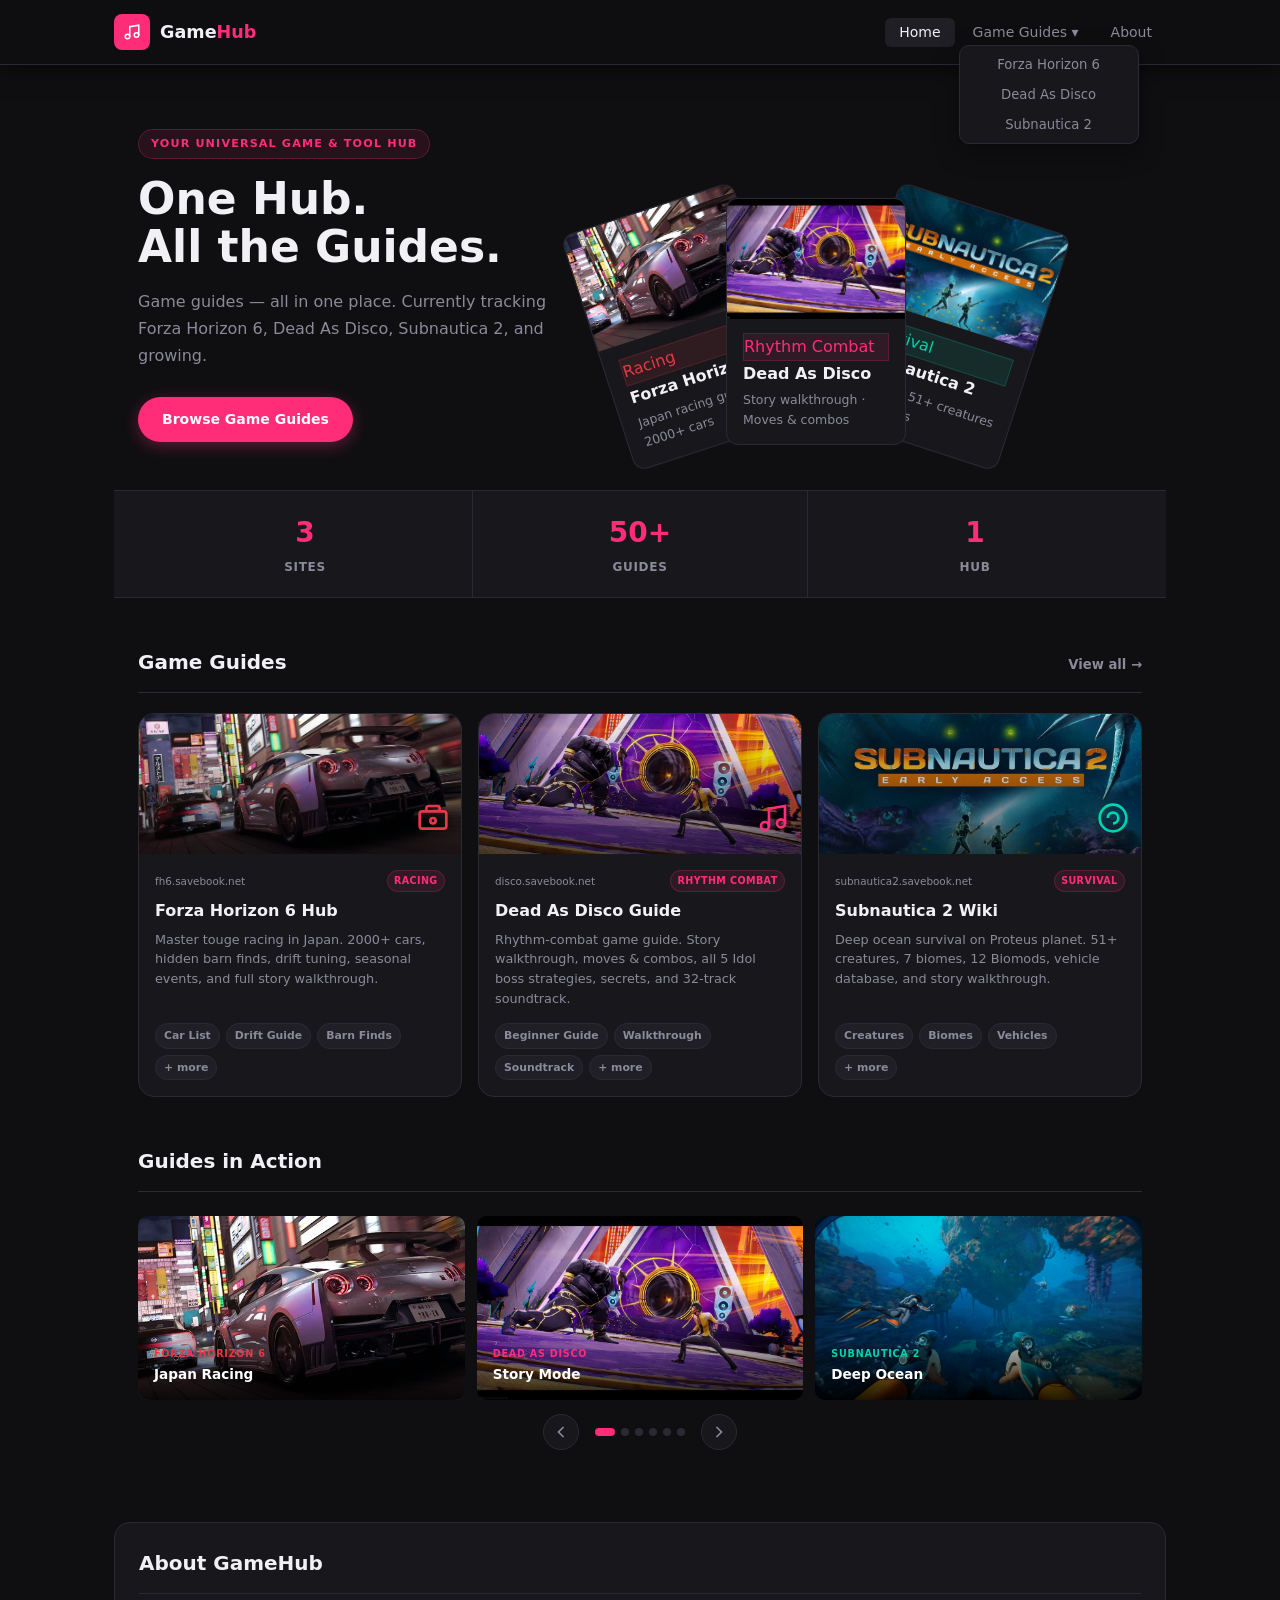
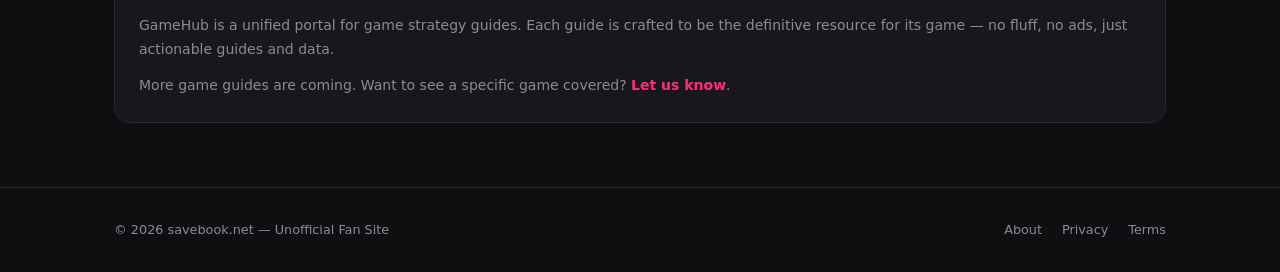
==== commit 39d698d0: "feat: replace per-game gallery with unified single carousel All 6 images (2 per game) merged into on" ====
--- a/index.html
+++ b/index.html
@@ -173,70 +173,77 @@
       </section>
 
 
-      <!-- Image Gallery - Carousel -->
+      <!-- Image Gallery - Unified Carousel -->
       <section class="hub-section">
         <div class="section-header">
           <h2 class="section-title">Guides in Action</h2>
         </div>
-        <div class="img-gallery-carousel">
-
-          <!-- FH6 -->
-          <div class="gallery-game-col fh6-col">
-            <div class="gallery-game-label dot-fh6"><span class="dot" style="background:#e63946"></span>Forza Horizon 6</div>
-            <div class="gallery-scroll" id="gallery-fh6">
-              <a href="https://fh6.savebook.net/pages/guides/track-guide.html" target="_blank" rel="noopener noreferrer" class="gallery-img-wrap">
+        <div class="unified-carousel">
+          <div class="carousel-track" id="carousel-track">
+            <div class="carousel-item" data-game="fh6">
+              <a href="https://fh6.savebook.net/pages/guides/track-guide.html" target="_blank" rel="noopener noreferrer">
                 <img src="images/city.jpg" alt="Forza Horizon 6 Japan" loading="lazy">
-                <div class="gallery-caption">Forza Horizon 6 · Japan</div>
-              </a>
-              <a href="https://fh6.savebook.net/pages/guides/track-guide.html" target="_blank" rel="noopener noreferrer" class="gallery-img-wrap">
-                <img src="images/shanlu.jpg" alt="Touge Roads" loading="lazy">
-                <div class="gallery-caption">Touge Mountain Roads</div>
-              </a>
-            </div>
-            <div class="gallery-dots">
-              <span class="gallery-dot active" data-gallery="gallery-fh6" data-index="0"></span>
-              <span class="gallery-dot" data-gallery="gallery-fh6" data-index="1"></span>
+                <div class="carousel-caption">
+                  <span class="carousel-game-label" style="--game-color:#e63946">Forza Horizon 6</span>
+                  Japan Racing
+                </div>
+              </a>
+            </div>
+            <div class="carousel-item" data-game="disco">
+              <a href="https://disco.savebook.net/pages/guides/walkthrough.html" target="_blank" rel="noopener noreferrer">
+                <img src="images/story-screenshot.jpg" alt="Dead As Disco Story" loading="lazy">
+                <div class="carousel-caption">
+                  <span class="carousel-game-label" style="--game-color:#ff2d78">Dead As Disco</span>
+                  Story Mode
+                </div>
+              </a>
+            </div>
+            <div class="carousel-item" data-game="s2">
+              <a href="https://subnautica2.savebook.net/pages/guides/biome-guide.html" target="_blank" rel="noopener noreferrer">
+                <img src="images/subnautica2-ss1.jpg" alt="Subnautica 2 Deep Ocean" loading="lazy">
+                <div class="carousel-caption">
+                  <span class="carousel-game-label" style="--game-color:#00d4aa">Subnautica 2</span>
+                  Deep Ocean
+                </div>
+              </a>
+            </div>
+            <div class="carousel-item" data-game="fh6">
+              <a href="https://fh6.savebook.net/pages/guides/track-guide.html" target="_blank" rel="noopener noreferrer">
+                <img src="images/shanlu.jpg" alt="Forza Horizon 6 Touge Roads" loading="lazy">
+                <div class="carousel-caption">
+                  <span class="carousel-game-label" style="--game-color:#e63946">Forza Horizon 6</span>
+                  Touge Roads
+                </div>
+              </a>
+            </div>
+            <div class="carousel-item" data-game="disco">
+              <a href="https://disco.savebook.net/pages/guides/characters.html" target="_blank" rel="noopener noreferrer">
+                <img src="images/char-select.jpg" alt="Dead As Disco Characters" loading="lazy">
+                <div class="carousel-caption">
+                  <span class="carousel-game-label" style="--game-color:#ff2d78">Dead As Disco</span>
+                  Characters &amp; Bosses
+                </div>
+              </a>
+            </div>
+            <div class="carousel-item" data-game="s2">
+              <a href="https://subnautica2.savebook.net/pages/guides/creature-bestiary.html" target="_blank" rel="noopener noreferrer">
+                <img src="images/subnautica2-ss2.jpg" alt="Subnautica 2 Creatures" loading="lazy">
+                <div class="carousel-caption">
+                  <span class="carousel-game-label" style="--game-color:#00d4aa">Subnautica 2</span>
+                  51+ Creatures
+                </div>
+              </a>
             </div>
           </div>
-
-          <!-- Disco -->
-          <div class="gallery-game-col disco-col">
-            <div class="gallery-game-label dot-disco"><span class="dot" style="background:#ff2d78"></span>Dead As Disco</div>
-            <div class="gallery-scroll" id="gallery-disco">
-              <a href="https://disco.savebook.net/pages/guides/walkthrough.html" target="_blank" rel="noopener noreferrer" class="gallery-img-wrap">
-                <img src="images/story-screenshot.jpg" alt="Dead As Disco Story" loading="lazy">
-                <div class="gallery-caption">Dead As Disco — Story Mode</div>
-              </a>
-              <a href="https://disco.savebook.net/pages/guides/characters.html" target="_blank" rel="noopener noreferrer" class="gallery-img-wrap">
-                <img src="images/char-select.jpg" alt="Characters" loading="lazy">
-                <div class="gallery-caption">Characters &amp; Bosses</div>
-              </a>
-            </div>
-            <div class="gallery-dots">
-              <span class="gallery-dot active" data-gallery="gallery-disco" data-index="0"></span>
-              <span class="gallery-dot" data-gallery="gallery-disco" data-index="1"></span>
-            </div>
+          <div class="carousel-controls">
+            <button class="carousel-btn carousel-prev" id="carousel-prev" aria-label="Previous">
+              <svg width="20" height="20" viewBox="0 0 24 24" fill="none" stroke="currentColor" stroke-width="2"><path d="M15 18l-6-6 6-6"/></svg>
+            </button>
+            <div class="carousel-dots" id="carousel-dots"></div>
+            <button class="carousel-btn carousel-next" id="carousel-next" aria-label="Next">
+              <svg width="20" height="20" viewBox="0 0 24 24" fill="none" stroke="currentColor" stroke-width="2"><path d="M9 18l6-6-6-6"/></svg>
+            </button>
           </div>
-
-          <!-- Subnautica 2 -->
-          <div class="gallery-game-col s2-col">
-            <div class="gallery-game-label dot-s2"><span class="dot" style="background:#00d4aa"></span>Subnautica 2</div>
-            <div class="gallery-scroll" id="gallery-s2">
-              <a href="https://subnautica2.savebook.net/pages/guides/biome-guide.html" target="_blank" rel="noopener noreferrer" class="gallery-img-wrap">
-                <img src="images/subnautica2-ss1.jpg" alt="Subnautica 2 Biome" loading="lazy">
-                <div class="gallery-caption">Subnautica 2 — Deep Ocean</div>
-              </a>
-              <a href="https://subnautica2.savebook.net/pages/guides/creature-bestiary.html" target="_blank" rel="noopener noreferrer" class="gallery-img-wrap">
-                <img src="images/subnautica2-ss2.jpg" alt="Subnautica 2 Creatures" loading="lazy">
-                <div class="gallery-caption">Subnautica 2 — 51+ Creatures</div>
-              </a>
-            </div>
-            <div class="gallery-dots">
-              <span class="gallery-dot active" data-gallery="gallery-s2" data-index="0"></span>
-              <span class="gallery-dot" data-gallery="gallery-s2" data-index="1"></span>
-            </div>
-          </div>
-
         </div>
       </section>
 
--- a/css/style.css
+++ b/css/style.css
@@ -216,35 +216,28 @@
 
 /* ===== RESPONSIVE ===== */
 
-/* ===== IMAGE GALLERY - CAROUSEL ===== */
-.img-gallery-carousel { display: grid; grid-template-columns: repeat(3, 1fr); gap: 0.75rem; margin: 1.5rem 0; }
-.gallery-game-col { display: flex; flex-direction: column; gap: 0.5rem; }
-.gallery-game-label { display: flex; align-items: center; gap: 0.5rem; font-size: 0.75rem; font-weight: 700; color: var(--text-muted); padding: 0.25rem 0.5rem; background: var(--bg-secondary); border: 1px solid var(--border); border-radius: 6px; text-transform: uppercase; letter-spacing: 0.06em; }
-.gallery-game-label .dot { width: 6px; height: 6px; border-radius: 50%; }
-.gallery-game-label.dot-fh6 { color: #e63946; border-color: rgba(230,57,70,0.3); }
-.gallery-game-label.dot-disco { color: #ff2d78; border-color: rgba(255,45,120,0.3); }
-.gallery-game-label.dot-s2 { color: #00d4aa; border-color: rgba(0,212,170,0.3); }
-.gallery-scroll { display: flex; gap: 0.5rem; overflow-x: auto; scroll-snap-type: x mandatory; -webkit-overflow-scrolling: touch; scrollbar-width: none; }
-.gallery-scroll::-webkit-scrollbar { display: none; }
-.gallery-img-wrap { flex: 0 0 100%; scroll-snap-align: start; position: relative; border-radius: 8px; overflow: hidden; aspect-ratio: 16/9; }
-.gallery-img-wrap img { width: 100%; height: 100%; object-fit: cover; display: block; transition: transform 300ms; }
-.gallery-img-wrap:hover img { transform: scale(1.04); }
-.gallery-img-wrap .gallery-caption { position: absolute; bottom: 0; left: 0; right: 0; padding: 0.5rem 0.625rem 0.375rem; background: linear-gradient(to top,rgba(0,0,0,0.85) 0%,rgba(0,0,0,0.2) 70%,transparent 100%); font-size: 0.68rem; font-weight: 600; color: #fff; }
-.gallery-dots { display: flex; justify-content: center; gap: 0.375rem; margin-top: 0.25rem; }
-.gallery-dot { width: 5px; height: 5px; border-radius: 50%; background: var(--border); transition: background 200ms; cursor: pointer; }
-.gallery-dot.active { background: var(--accent); }
-.gallery-game-col:has(.gallery-img-wrap:nth-child(2)) .gallery-dots .gallery-dot.active { background: #00d4aa; }
-.gallery-game-col.fh6-col:has(.gallery-img-wrap:nth-child(2)) .gallery-dots .gallery-dot.active { background: #e63946; }
-.gallery-game-col.disco-col:has(.gallery-img-wrap:nth-child(2)) .gallery-dots .gallery-dot.active { background: #ff2d78; }
-.gallery-game-col.s2-col:has(.gallery-img-wrap:nth-child(2)) .gallery-dots .gallery-dot.active { background: #00d4aa; }
+/* ===== UNIFIED CAROUSEL ===== */
+.unified-carousel { margin: 1.5rem 0; position: relative; }
+.carousel-track { display: flex; gap: 0.75rem; overflow-x: auto; scroll-snap-type: x mandatory; -webkit-overflow-scrolling: touch; scrollbar-width: none; scroll-behavior: smooth; }
+.carousel-track::-webkit-scrollbar { display: none; }
+.carousel-item { flex: 0 0 calc(33.333% - 0.5rem); scroll-snap-align: start; border-radius: 10px; overflow: hidden; position: relative; aspect-ratio: 16/9; }
+.carousel-item a { display: block; width: 100%; height: 100%; text-decoration: none; }
+.carousel-item img { width: 100%; height: 100%; object-fit: cover; display: block; transition: transform 400ms ease; }
+.carousel-item:hover img { transform: scale(1.05); }
+.carousel-caption { position: absolute; bottom: 0; left: 0; right: 0; padding: 2rem 1rem 0.875rem; background: linear-gradient(to top,rgba(0,0,0,0.85) 0%,rgba(0,0,0,0.2) 70%,transparent 100%); font-size: 0.85rem; font-weight: 600; color: #fff; display: flex; flex-direction: column; gap: 0.2rem; }
+.carousel-game-label { display: inline-block; font-size: 0.6rem; font-weight: 700; text-transform: uppercase; letter-spacing: 0.08em; color: var(--game-color); }
+.carousel-controls { display: flex; align-items: center; justify-content: center; gap: 1rem; margin-top: 0.875rem; }
+.carousel-btn { width: 36px; height: 36px; border-radius: 50%; background: var(--bg-card); border: 1px solid var(--border); color: var(--text-muted); display: flex; align-items: center; justify-content: center; cursor: pointer; transition: all 200ms; flex-shrink: 0; }
+.carousel-btn:hover { background: var(--accent); color: #fff; border-color: var(--accent); }
+.carousel-dots { display: flex; gap: 0.375rem; align-items: center; }
+.carousel-dot { width: 8px; height: 8px; border-radius: 50%; background: var(--border); cursor: pointer; transition: all 200ms; }
+.carousel-dot.active { background: var(--accent); width: 20px; border-radius: 4px; }
 
 @media(max-width:900px){
-  .img-gallery-carousel{grid-template-columns:1fr 1fr}
-  .gallery-game-col:last-child{display:none}
+  .carousel-item{ flex: 0 0 calc(50% - 0.375rem); }
 }
 @media(max-width:600px){
-  .img-gallery-carousel{grid-template-columns:1fr}
-  .gallery-game-col:last-child{display:flex}
+  .carousel-item{ flex: 0 0 calc(100% - 0.75rem); }
 }
 
 .fan-card--1 .hc-tag { color: #e63946; background: rgba(230,57,70,0.1); border: 1px solid rgba(230,57,70,0.2); }
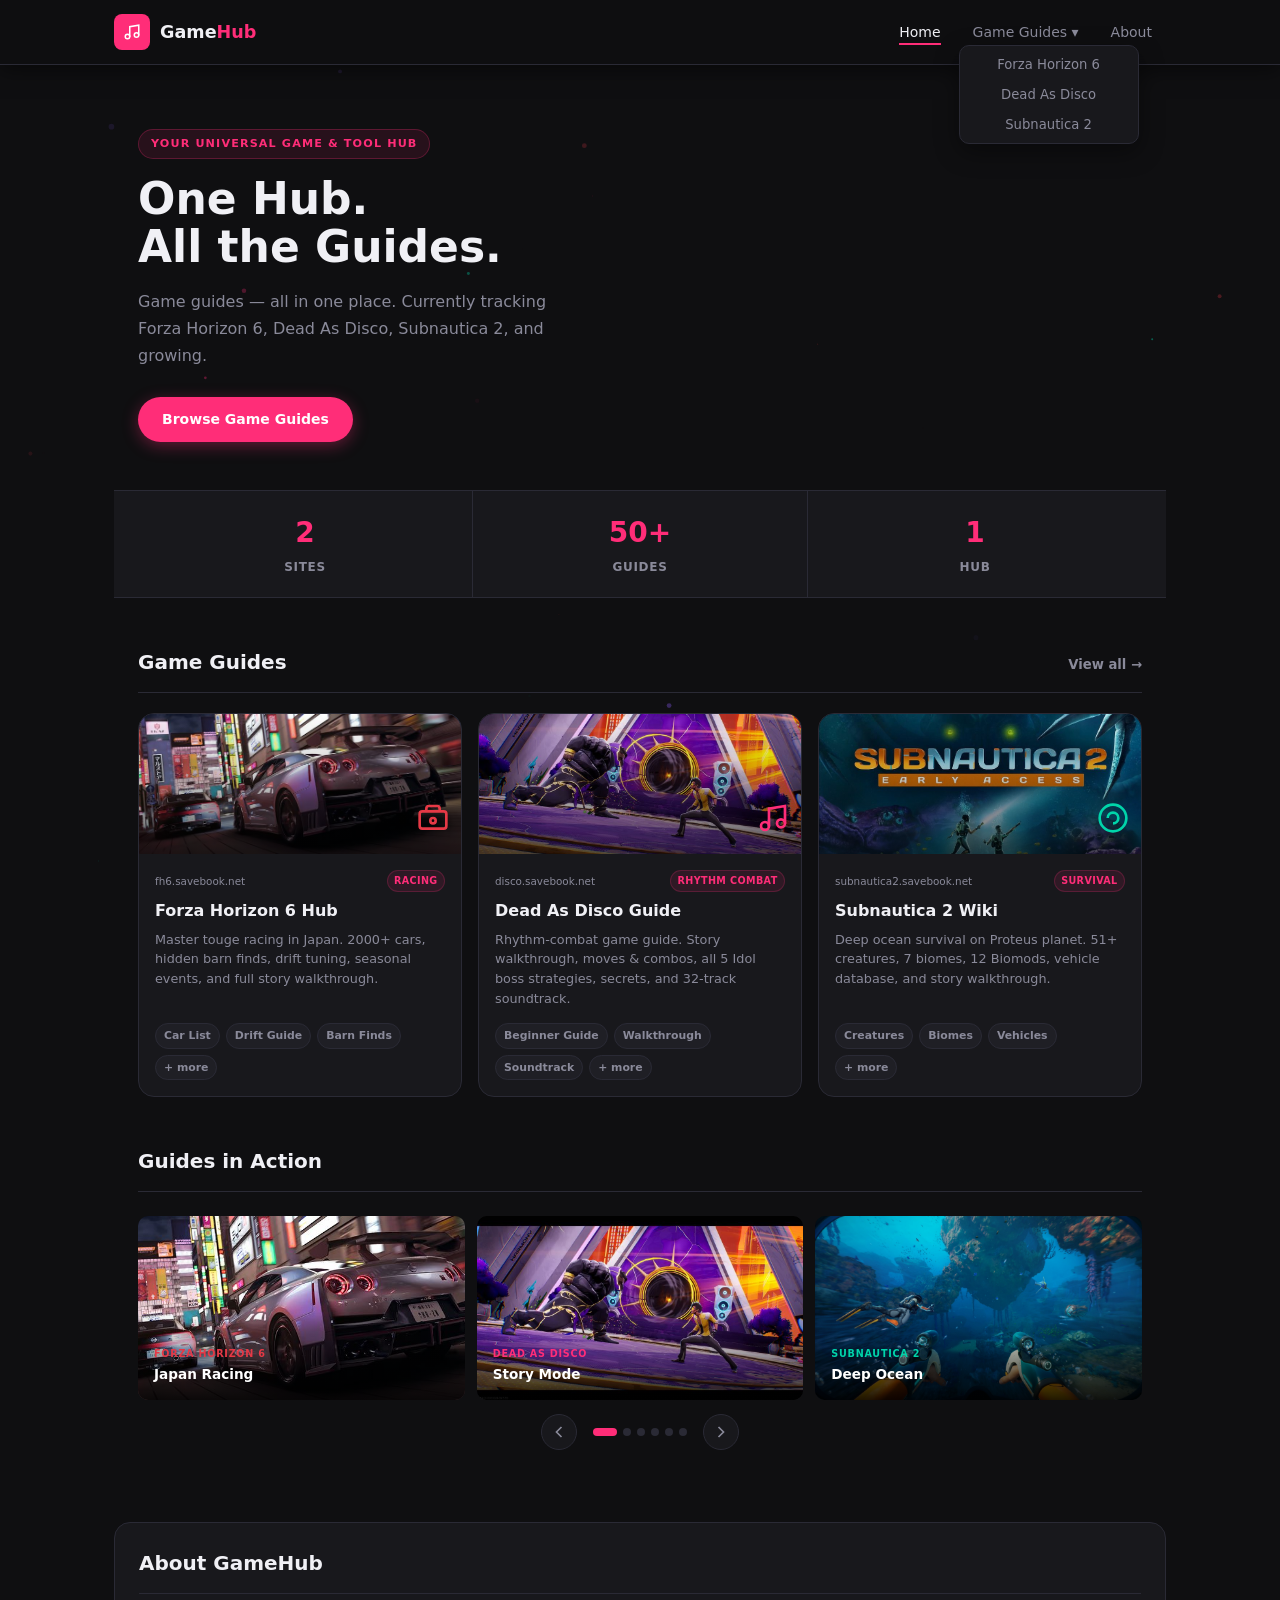
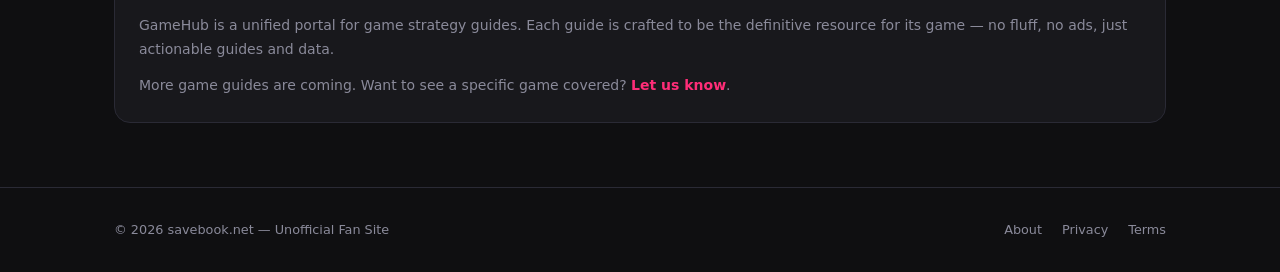
==== commit 6dbf0ed7: "feat: add 8 animation effects across the hub 1. Page load: staggered entrance (badge/title/sub/butto" ====
--- a/index.html
+++ b/index.html
@@ -17,6 +17,7 @@
   <script async src="https://pagead2.googlesyndication.com/pagead/js/adsbygoogle.js?client=ca-pub-9420599375364457" crossorigin="anonymous"></script>
 </head>
 <body>
+  <canvas id="particles-canvas"></canvas>
   <header class="header">
     <div class="header-inner">
       <a href="index.html" class="logo">
--- a/css/style.css
+++ b/css/style.css
@@ -8,6 +8,9 @@
   --text-muted: #8a8a9a;
   --accent: #ff2d78;
   --accent-2: #8b5cf6;
+  --accent-fh6: #e63946;
+  --accent-disco: #ff2d78;
+  --accent-s2: #00d4aa;
   --radius-sm: 6px;
   --radius-md: 10px;
   --radius-lg: 16px;
@@ -15,13 +18,17 @@
   --transition: all 150ms;
 }
 *,*::before,*::after{box-sizing:border-box;margin:0;padding:0}
-body{background:var(--bg);color:var(--text);font-family:-apple-system,BlinkMacSystemFont,'Segoe UI',system-ui,sans-serif;line-height:1.6;-webkit-font-smoothing:antialiased}
+body{background:var(--bg);color:var(--text);font-family:-apple-system,BlinkMacSystemFont,'Segoe UI',system-ui,sans-serif;line-height:1.6;-webkit-font-smoothing:antialiased;overflow-x:hidden}
 a{color:inherit;text-decoration:none}
 img{max-width:100%;display:block}
 .container{max-width:1100px;margin:0 auto;padding:0 1.5rem}
 
+/* ===== PARTICLES BACKGROUND ===== */
+#particles-canvas{position:fixed;top:0;left:0;width:100%;height:100%;pointer-events:none;z-index:0}
+.main-content{position:relative;z-index:1}
+
 /* ===== HEADER ===== */
-.header{position:sticky;top:0;z-index:100;background:rgba(15,15,17,0.9);backdrop-filter:blur(12px);border-bottom:1px solid var(--border)}
+.header{position:sticky;top:0;z-index:100;background:rgba(15,15,17,0.85);backdrop-filter:blur(12px);border-bottom:1px solid var(--border)}
 .header-inner{display:flex;align-items:center;gap:2rem;max-width:1100px;margin:0 auto;padding:0.875rem 1.5rem}
 .logo{display:flex;align-items:center;gap:0.625rem;text-decoration:none;flex-shrink:0}
 .logo-icon{width:36px;height:36px;background:var(--accent);border-radius:8px;display:flex;align-items:center;justify-content:center}
@@ -30,11 +37,15 @@
 .nav-desktop{flex:1;display:flex;justify-content:flex-end}
 .nav-desktop ul{list-style:none;display:flex;align-items:center;gap:0.25rem}
 .nav-desktop li{position:relative}
-.nav-desktop a{padding:0.4rem 0.875rem;font-size:0.875rem;font-weight:500;color:var(--text-muted);border-radius:var(--radius-sm);transition:var(--transition)}
-.nav-desktop a:hover,.nav-desktop a.active{color:var(--text);background:var(--bg-secondary)}
+.nav-desktop a{padding:0.4rem 0.875rem;font-size:0.875rem;font-weight:500;color:var(--text-muted);border-radius:var(--radius-sm);transition:color 200ms, background 200ms;position:relative}
+.nav-desktop a::after{content:'';position:absolute;bottom:2px;left:0.875rem;right:0.875rem;height:2px;background:var(--accent);transform:scaleX(0);transform-origin:left;transition:transform 300ms cubic-bezier(0.34,1.56,0.64,1)}
+.nav-desktop a:hover{color:var(--text);background:var(--bg-secondary)}
+.nav-desktop a:hover::after,.nav-desktop a.active::after{transform:scaleX(1)}
+.nav-desktop a.active{color:var(--text)}
 .dropdown{position:absolute;top:100%;left:0;min-width:180px;background:var(--bg-card);border:1px solid var(--border);border-radius:var(--radius-md);padding:0.375rem;display:none;flex-direction:column;gap:2px;box-shadow:0 8px 24px rgba(0,0,0,0.4)}
 .nav-desktop li:hover .dropdown{display:flex}
-.dropdown a{font-size:0.825rem;padding:0.4rem 0.75rem;border-radius:var(--radius-sm)}
+.dropdown a{font-size:0.825rem;padding:0.4rem 0.75rem;border-radius:var(--radius-sm);transition:background 200ms}
+.dropdown a:hover{background:var(--bg-secondary)}
 .hamburger{display:none;flex-direction:column;gap:5px;background:none;border:none;cursor:pointer;padding:0.25rem}
 .hamburger span{width:22px;height:2px;background:var(--text);border-radius:2px}
 
@@ -48,14 +59,65 @@
 
 /* ===== HERO ===== */
 .hub-hero{display:flex;align-items:center;gap:3rem;padding:4rem 0 3rem;max-width:1100px;margin:0 auto;padding-left:1.5rem;padding-right:1.5rem}
-.hero-badge{display:inline-block;font-size:0.7rem;font-weight:700;text-transform:uppercase;letter-spacing:0.1em;color:var(--accent);background:rgba(255,45,120,0.1);border:1px solid rgba(255,45,120,0.25);padding:0.3rem 0.75rem;border-radius:9999px;margin-bottom:1rem}
-.hero-title{font-family:var(--font-heading);font-size:2.75rem;font-weight:800;line-height:1.1;margin-bottom:1rem}
-.hero-sub{font-size:1rem;color:var(--text-muted);max-width:440px;line-height:1.7;margin-bottom:1.75rem}
-.hero-actions{display:flex;gap:0.75rem;flex-wrap:wrap}
-.btn-primary{display:inline-flex;align-items:center;padding:0.7rem 1.5rem;background:var(--accent);color:#fff;font-weight:700;font-size:0.875rem;border-radius:9999px;transition:var(--transition);box-shadow:0 4px 16px rgba(255,45,120,0.35)}
-.btn-primary:hover{opacity:0.88;transform:translateY(-1px)}
+.hero-badge{display:inline-block;font-size:0.7rem;font-weight:700;text-transform:uppercase;letter-spacing:0.1em;color:var(--accent);background:rgba(255,45,120,0.1);border:1px solid rgba(255,45,120,0.25);padding:0.3rem 0.75rem;border-radius:9999px;margin-bottom:1rem;opacity:0;transform:translateY(-20px);animation:entrance-fade 600ms 200ms forwards}
+.hero-title{font-family:var(--font-heading);font-size:2.75rem;font-weight:800;line-height:1.1;margin-bottom:1rem;opacity:0;transform:translateY(-20px);animation:entrance-fade 600ms 400ms forwards}
+.hero-sub{font-size:1rem;color:var(--text-muted);max-width:440px;line-height:1.7;margin-bottom:1.75rem;opacity:0;transform:translateY(-20px);animation:entrance-fade 600ms 600ms forwards}
+.hero-actions{display:flex;gap:0.75rem;flex-wrap:wrap;opacity:0;transform:translateY(-20px);animation:entrance-fade 600ms 800ms forwards}
+.btn-primary{display:inline-flex;align-items:center;padding:0.7rem 1.5rem;background:var(--accent);color:#fff;font-weight:700;font-size:0.875rem;border-radius:9999px;transition:var(--transition);box-shadow:0 4px 16px rgba(255,45,120,0.35);position:relative;overflow:hidden}
+.btn-primary::before{content:'';position:absolute;inset:0;background:linear-gradient(135deg,transparent,rgba(255,255,255,0.15),transparent);transform:translateX(-100%);transition:transform 400ms}
+.btn-primary:hover::before{transform:translateX(100%)}
+.btn-primary:hover{opacity:0.88;transform:translateY(-2px);box-shadow:0 8px 24px rgba(255,45,120,0.5)}
 .btn-ghost{display:inline-flex;align-items:center;padding:0.7rem 1.5rem;background:transparent;color:var(--text);font-weight:600;font-size:0.875rem;border-radius:9999px;border:1.5px solid var(--border);transition:var(--transition)}
 .btn-ghost:hover{border-color:var(--text-muted);color:var(--text)}
+
+/* ===== ENTRANCE ANIMATIONS ===== */
+@keyframes entrance-fade{
+  to{opacity:1;transform:translateY(0)}
+}
+@keyframes entrance-scale{
+  from{opacity:0;transform:scale(0.8) translateY(20px)}
+  to{opacity:1;transform:scale(1) translateY(0)}
+}
+@keyframes float-up{
+  0%,100%{transform:translateY(0)}
+  50%{transform:translateY(-6px)}
+}
+@keyframes shimmer{
+  0%{background-position:-200% center}
+  100%{background-position:200% center}
+}
+@keyframes glow-pulse{
+  0%,100%{opacity:0.5}
+  50%{opacity:1}
+}
+@keyframes particle-float{
+  0%{transform:translateY(100vh) rotate(0deg);opacity:0}
+  10%{opacity:0.6}
+  90%{opacity:0.6}
+  100%{transform:translateY(-10vh) rotate(360deg);opacity:0}
+}
+@keyframes spin-slow{to{transform:rotate(360deg)}}
+
+/* Fan cards entrance */
+.hero-right{opacity:0;transform:translateX(30px);animation:entrance-fade 700ms 300ms forwards}
+.fan-card{opacity:0;animation:none}
+.fan-card--1{animation:entrance-scale 500ms 500ms cubic-bezier(0.34,1.56,0.64,1) forwards}
+.fan-card--2{animation:entrance-scale 500ms 650ms cubic-bezier(0.34,1.56,0.64,1) forwards}
+.fan-card--3{animation:entrance-scale 500ms 800ms cubic-bezier(0.34,1.56,0.64,1) forwards}
+
+/* Stats entrance */
+.hub-stats{opacity:0;transform:translateY(20px);animation:entrance-fade 600ms 900ms forwards}
+.stat{opacity:0;transform:translateY(10px);animation:entrance-fade 400ms forwards}
+.stat:nth-child(1){animation-delay:1000ms}
+.stat:nth-child(2){animation-delay:1100ms}
+.stat:nth-child(3){animation-delay:1200ms}
+
+/* Section entrance */
+.hub-section{opacity:0;transform:translateY(20px);animation:entrance-fade 600ms forwards}
+.hub-section:nth-of-type(1){animation-delay:1300ms}
+.hub-section:nth-of-type(2){animation-delay:1500ms}
+.hub-section:nth-of-type(3){animation-delay:1700ms}
+
 /* ===== FAN CARD (扇形卡片) ===== */
 .hero-fan {
   position: relative;
@@ -73,54 +135,78 @@
   border: 1px solid var(--border);
   border-radius: 12px;
   overflow: hidden;
-  transition: transform 350ms cubic-bezier(0.34, 1.56, 0.64, 1), box-shadow 300ms ease, z-index 0s;
+  transition: transform 350ms cubic-bezier(0.34, 1.56, 0.64, 1), box-shadow 300ms ease, border-color 300ms, z-index 0s;
   cursor: pointer;
   text-decoration: none;
   display: block;
-}
-
-.fan-card:hover {
-  z-index: 10;
-}
+  transform-style: preserve-3d;
+  perspective: 800px;
+}
+
+.fan-card:hover { z-index: 10; }
 
 .fan-card--1 {
-  bottom: 0;
-  left: 0;
+  bottom: 0; left: 0;
   transform-origin: bottom center;
   transform: rotate(-18deg) translateY(20px);
   z-index: 3;
 }
 
 .fan-card--2 {
-  bottom: 0;
-  left: 50%;
+  bottom: 0; left: 50%;
   transform-origin: bottom center;
   transform: translateX(-50%) rotate(0deg) translateY(20px);
   z-index: 4;
 }
 
 .fan-card--3 {
-  bottom: 0;
-  right: 0;
+  bottom: 0; right: 0;
   transform-origin: bottom center;
   transform: rotate(18deg) translateY(20px);
   z-index: 3;
 }
 
-/* Hover: 展开扇形 */
+/* Fan card glow on hover */
+.fan-card--1::before,
+.fan-card--2::before,
+.fan-card--3::before {
+  content: '';
+  position: absolute;
+  inset: -2px;
+  border-radius: 14px;
+  opacity: 0;
+  transition: opacity 300ms;
+  z-index: -1;
+}
+.fan-card--1::before {
+  background: linear-gradient(135deg, #e63946, transparent, #e63946);
+  animation: glow-pulse 2s ease-in-out infinite;
+}
+.fan-card--2::before {
+  background: linear-gradient(135deg, #ff2d78, transparent, #ff2d78);
+  animation: glow-pulse 2s ease-in-out infinite 0.3s;
+}
+.fan-card--3::before {
+  background: linear-gradient(135deg, #00d4aa, transparent, #00d4aa);
+  animation: glow-pulse 2s ease-in-out infinite 0.6s;
+}
+.fan-card:hover::before { opacity: 1; }
+
+/* Hover: 展开扇形 + glow */
 .hero-fan:hover .fan-card--1 {
-  transform: rotate(-32deg) translateY(-20px) translateX(-20px);
-  box-shadow: 0 16px 40px rgba(0,0,0,0.5);
-}
-
+  transform: rotate(-32deg) translateY(-25px) translateX(-25px);
+  box-shadow: 0 0 30px rgba(230,57,70,0.4), 0 20px 50px rgba(0,0,0,0.6);
+  border-color: rgba(230,57,70,0.5);
+}
 .hero-fan:hover .fan-card--2 {
-  transform: translateX(-50%) rotate(0deg) translateY(-30px) scale(1.05);
-  box-shadow: 0 20px 48px rgba(0,0,0,0.55);
-}
-
+  transform: translateX(-50%) rotate(0deg) translateY(-35px) scale(1.07);
+  box-shadow: 0 0 40px rgba(255,45,120,0.5), 0 24px 56px rgba(0,0,0,0.65);
+  border-color: rgba(255,45,120,0.5);
+}
 .hero-fan:hover .fan-card--3 {
-  transform: rotate(32deg) translateY(-20px) translateX(20px);
-  box-shadow: 0 16px 40px rgba(0,0,0,0.5);
+  transform: rotate(32deg) translateY(-25px) translateX(25px);
+  box-shadow: 0 0 30px rgba(0,212,170,0.4), 0 20px 50px rgba(0,0,0,0.6);
+  border-color: rgba(0,212,170,0.5);
 }
 
 /* Idle animation: 轻微摇动 */
@@ -136,22 +222,17 @@
   0%, 100% { transform: rotate(18deg) translateY(20px); }
   50% { transform: rotate(14deg) translateY(18px); }
 }
-
-.hero-fan:not(:hover) .fan-card--1 {
-  animation: fan-idle 4s ease-in-out infinite;
-}
-.hero-fan:not(:hover) .fan-card--2 {
-  animation: fan-idle-2 4s ease-in-out infinite;
-}
-.hero-fan:not(:hover) .fan-card--3 {
-  animation: fan-idle-3 4s ease-in-out infinite;
-}
+.hero-fan:not(:hover) .fan-card--1 { animation: fan-idle 4s ease-in-out infinite; }
+.hero-fan:not(:hover) .fan-card--2 { animation: fan-idle-2 4s ease-in-out infinite; }
+.hero-fan:not(:hover) .fan-card--3 { animation: fan-idle-3 4s ease-in-out infinite; }
 
 /* ===== STATS BAR ===== */
 .hub-stats{display:flex;gap:0;max-width:1100px;margin:0 auto 3rem;padding:0 1.5rem;border-top:1px solid var(--border);border-bottom:1px solid var(--border);background:var(--bg-card)}
-.stat{flex:1;padding:1.25rem;text-align:center;border-right:1px solid var(--border)}
+.stat{flex:1;padding:1.25rem;text-align:center;border-right:1px solid var(--border);position:relative;overflow:hidden}
 .stat:last-child{border-right:none}
-.stat-num{font-family:var(--font-heading);font-size:1.75rem;font-weight:800;color:var(--accent)}
+.stat::before{content:'';position:absolute;top:0;left:-100%;width:100%;height:100%;background:linear-gradient(90deg,transparent,rgba(255,255,255,0.03),transparent);animation:shimmer 3s infinite}
+.stat-num{font-family:var(--font-heading);font-size:1.75rem;font-weight:800;color:var(--accent);transition:color 300ms}
+.stat:hover .stat-num{color:var(--text)}
 .stat-label{font-size:0.75rem;color:var(--text-muted);font-weight:600;text-transform:uppercase;letter-spacing:0.06em;margin-top:0.125rem}
 
 /* ===== SECTIONS ===== */
@@ -163,20 +244,19 @@
 
 /* ===== GAME GRID ===== */
 .game-grid{display:grid;grid-template-columns:repeat(auto-fill,minmax(280px,1fr));gap:1rem}
-.game-card{background:var(--bg-card);border:1px solid var(--border);border-radius:var(--radius-lg);overflow:hidden;transition:var(--transition);display:flex;flex-direction:column;cursor:pointer;text-decoration:none}
-.game-card:hover{transform:translateY(-3px);border-color:var(--border);box-shadow:0 12px 32px rgba(0,0,0,0.4)}
-.game-card--placeholder{opacity:0.6;cursor:default}
-.game-card--placeholder:hover{transform:none}
+.game-card{background:var(--bg-card);border:1px solid var(--border);border-radius:var(--radius-lg);overflow:hidden;transition:transform 300ms cubic-bezier(0.34,1.56,0.64,1), box-shadow 300ms, border-color 300ms;display:flex;flex-direction:column;cursor:pointer;text-decoration:none;transform-style:preserve-3d;perspective:1000px}
+.game-card:hover{transform:translateY(-6px);border-color:var(--accent);box-shadow:0 16px 48px rgba(0,0,0,0.5)}
 .gc-visual{height:140px;position:relative;overflow:hidden}
 .gc-visual--fh6{background:linear-gradient(135deg,#1a1a2e 0%,#16213e 50%,#0f3460 100%)}
 .gc-visual--dad{background:linear-gradient(135deg,#1a0015 0%,#2d0040 50%,#0a0015 100%)}
 .gc-visual--empty{background:var(--bg-secondary);display:flex;align-items:center;justify-content:center}
 .gc-visual--s2{background:linear-gradient(135deg,#0a1628 0%,#0f2a4a 50%,#0a1628 100%)}
 .gc-badge--s2{color:#00d4aa;background:rgba(0,212,170,0.1);border-color:rgba(0,212,170,0.25)}
-
-.gc-bg-img{position:absolute;inset:0;width:100%;height:100%;object-fit:cover;z-index:0}
+.gc-bg-img{position:absolute;inset:0;width:100%;height:100%;object-fit:cover;z-index:0;transition:transform 400ms}
+.game-card:hover .gc-bg-img{transform:scale(1.1)}
 .gc-overlay{position:absolute;inset:0;background:linear-gradient(to top,rgba(0,0,0,0.65) 0%,rgba(0,0,0,0.15) 60%,transparent 100%);z-index:1}
-.gc-logo{position:absolute;bottom:0.75rem;right:0.75rem;z-index:2}
+.gc-logo{position:absolute;bottom:0.75rem;right:0.75rem;z-index:2;transition:transform 300ms cubic-bezier(0.34,1.56,0.64,1)}
+.game-card:hover .gc-logo{transform:scale(1.2) rotate(-5deg)}
 .gc-body{padding:1rem;flex:1;display:flex;flex-direction:column;gap:0.375rem}
 .gc-top{display:flex;align-items:center;justify-content:space-between;gap:0.5rem}
 .gc-site{font-size:0.65rem;color:var(--text-muted);font-weight:500}
@@ -185,7 +265,18 @@
 .gc-title{font-family:var(--font-heading);font-size:1rem;font-weight:800}
 .gc-desc{font-size:0.8rem;color:var(--text-muted);line-height:1.55;flex:1}
 .gc-links{display:flex;flex-wrap:wrap;gap:0.375rem;margin-top:0.5rem}
-.gc-link-item{font-size:0.68rem;font-weight:600;color:var(--text-muted);background:var(--bg-secondary);border:1px solid var(--border);padding:0.2rem 0.5rem;border-radius:9999px}
+.gc-link-item{font-size:0.68rem;font-weight:600;color:var(--text-muted);background:var(--bg-secondary);border:1px solid var(--border);padding:0.2rem 0.5rem;border-radius:9999px;transition:all 200ms}
+.game-card:hover .gc-link-item{background:var(--accent);color:#fff;border-color:var(--accent)}
+
+/* Game card float breathing */
+@keyframes card-breathe{
+  0%,100%{transform:translateY(0)}
+  50%{transform:translateY(-4px)}
+}
+.game-card{animation:card-breathe 5s ease-in-out infinite}
+.game-card:nth-child(2){animation-delay:0.5s}
+.game-card:nth-child(3){animation-delay:1s}
+.game-card:hover{animation:none}
 
 /* ===== TOOLS CARD ===== */
 .tools-card{background:var(--bg-card);border:1px solid var(--border);border-radius:var(--radius-lg);padding:1.25rem;display:flex;align-items:center;gap:1.5rem;transition:var(--transition);text-decoration:none;max-width:100%}
@@ -214,43 +305,26 @@
 .tool-page-centered p{font-size:0.95rem;color:var(--text-muted);margin-bottom:1rem}
 .page-container{max-width:720px;padding:2rem 1.5rem}
 
-/* ===== RESPONSIVE ===== */
-
 /* ===== UNIFIED CAROUSEL ===== */
-.unified-carousel { margin: 1.5rem 0; position: relative; }
+.unified-carousel { margin: 1.5rem 0; position: relative; overflow:hidden }
 .carousel-track { display: flex; gap: 0.75rem; overflow-x: auto; scroll-snap-type: x mandatory; -webkit-overflow-scrolling: touch; scrollbar-width: none; scroll-behavior: smooth; }
 .carousel-track::-webkit-scrollbar { display: none; }
-.carousel-item { flex: 0 0 calc(33.333% - 0.5rem); scroll-snap-align: start; border-radius: 10px; overflow: hidden; position: relative; aspect-ratio: 16/9; }
+.carousel-item { flex: 0 0 calc(33.333% - 0.5rem); scroll-snap-align: start; border-radius: 10px; overflow: hidden; position: relative; aspect-ratio: 16/9; transition: transform 400ms cubic-bezier(0.34,1.56,0.64,1), opacity 400ms; }
 .carousel-item a { display: block; width: 100%; height: 100%; text-decoration: none; }
-.carousel-item img { width: 100%; height: 100%; object-fit: cover; display: block; transition: transform 400ms ease; }
-.carousel-item:hover img { transform: scale(1.05); }
+.carousel-item img { width: 100%; height: 100%; object-fit: cover; display: block; transition: transform 400ms ease, filter 400ms; }
+.carousel-item:hover img { transform: scale(1.08); filter: brightness(1.1); }
+.carousel-item.transitioning { transform: scale(0.92); opacity: 0; }
 .carousel-caption { position: absolute; bottom: 0; left: 0; right: 0; padding: 2rem 1rem 0.875rem; background: linear-gradient(to top,rgba(0,0,0,0.85) 0%,rgba(0,0,0,0.2) 70%,transparent 100%); font-size: 0.85rem; font-weight: 600; color: #fff; display: flex; flex-direction: column; gap: 0.2rem; }
 .carousel-game-label { display: inline-block; font-size: 0.6rem; font-weight: 700; text-transform: uppercase; letter-spacing: 0.08em; color: var(--game-color); }
 .carousel-controls { display: flex; align-items: center; justify-content: center; gap: 1rem; margin-top: 0.875rem; }
 .carousel-btn { width: 36px; height: 36px; border-radius: 50%; background: var(--bg-card); border: 1px solid var(--border); color: var(--text-muted); display: flex; align-items: center; justify-content: center; cursor: pointer; transition: all 200ms; flex-shrink: 0; }
-.carousel-btn:hover { background: var(--accent); color: #fff; border-color: var(--accent); }
+.carousel-btn:hover { background: var(--accent); color: #fff; border-color: var(--accent); transform: scale(1.1); }
+.carousel-btn:active{transform:scale(0.95)}
 .carousel-dots { display: flex; gap: 0.375rem; align-items: center; }
-.carousel-dot { width: 8px; height: 8px; border-radius: 50%; background: var(--border); cursor: pointer; transition: all 200ms; }
-.carousel-dot.active { background: var(--accent); width: 20px; border-radius: 4px; }
-
-@media(max-width:900px){
-  .carousel-item{ flex: 0 0 calc(50% - 0.375rem); }
-}
-@media(max-width:600px){
-  .carousel-item{ flex: 0 0 calc(100% - 0.75rem); }
-}
-
-.fan-card--1 .hc-tag { color: #e63946; background: rgba(230,57,70,0.1); border: 1px solid rgba(230,57,70,0.2); }
-.fan-card--2 .hc-tag { color: #ff2d78; background: rgba(255,45,120,0.1); border: 1px solid rgba(255,45,120,0.2); }
-.fan-card--3 .hc-tag { color: #00d4aa; background: rgba(0,212,170,0.1); border: 1px solid rgba(0,212,170,0.2); }
-.hc-title{font-family:var(--font-heading);font-size:1rem;font-weight:800;margin-bottom:0.25rem}
-.hc-desc{font-size:0.78rem;color:var(--text-muted)}
-.hc-img{width:100%;height:120px;object-fit:cover;display:block}
-.hc-body{padding:0.875rem 1rem}
-
-.img-gallery-main a,.img-gallery-thumb a{display:block;overflow:hidden;border-radius:inherit}
-.img-gallery-main img,.img-gallery-thumb img{transition:transform 300ms}
-.img-gallery-main:hover img,.img-gallery-thumb:hover img{transform:scale(1.04)}
+.carousel-dot { width: 8px; height: 8px; border-radius: 50%; background: var(--border); cursor: pointer; transition: all 300ms cubic-bezier(0.34,1.56,0.64,1); }
+.carousel-dot.active { background: var(--accent); width: 24px; border-radius: 4px; }
+
+/* ===== RESPONSIVE ===== */
 @media(max-width:768px){
   .hub-hero{flex-direction:column;padding:2.5rem 1.5rem 2rem;gap:2rem}
   .hero-title{font-size:2rem}
@@ -269,3 +343,15 @@
   .mobile-dropdown.active ul{display:flex}
   .mobile-dropdown>a::after{content:' ▾';font-size:0.75rem;opacity:0.5;float:right;line-height:1.4}
 }
+
+@media(max-width:900px){
+  .carousel-item{ flex: 0 0 calc(50% - 0.375rem); }
+}
+@media(max-width:600px){
+  .carousel-item{ flex: 0 0 calc(100% - 0.75rem); }
+}
+
+/* .hc-tag is in .fan-card CSS above */
+
+/* ===== TILT 3D EFFECT (applied via JS) ===== */
+.tilt-3d{transform-style:preserve-3d;transition:transform 100ms linear}
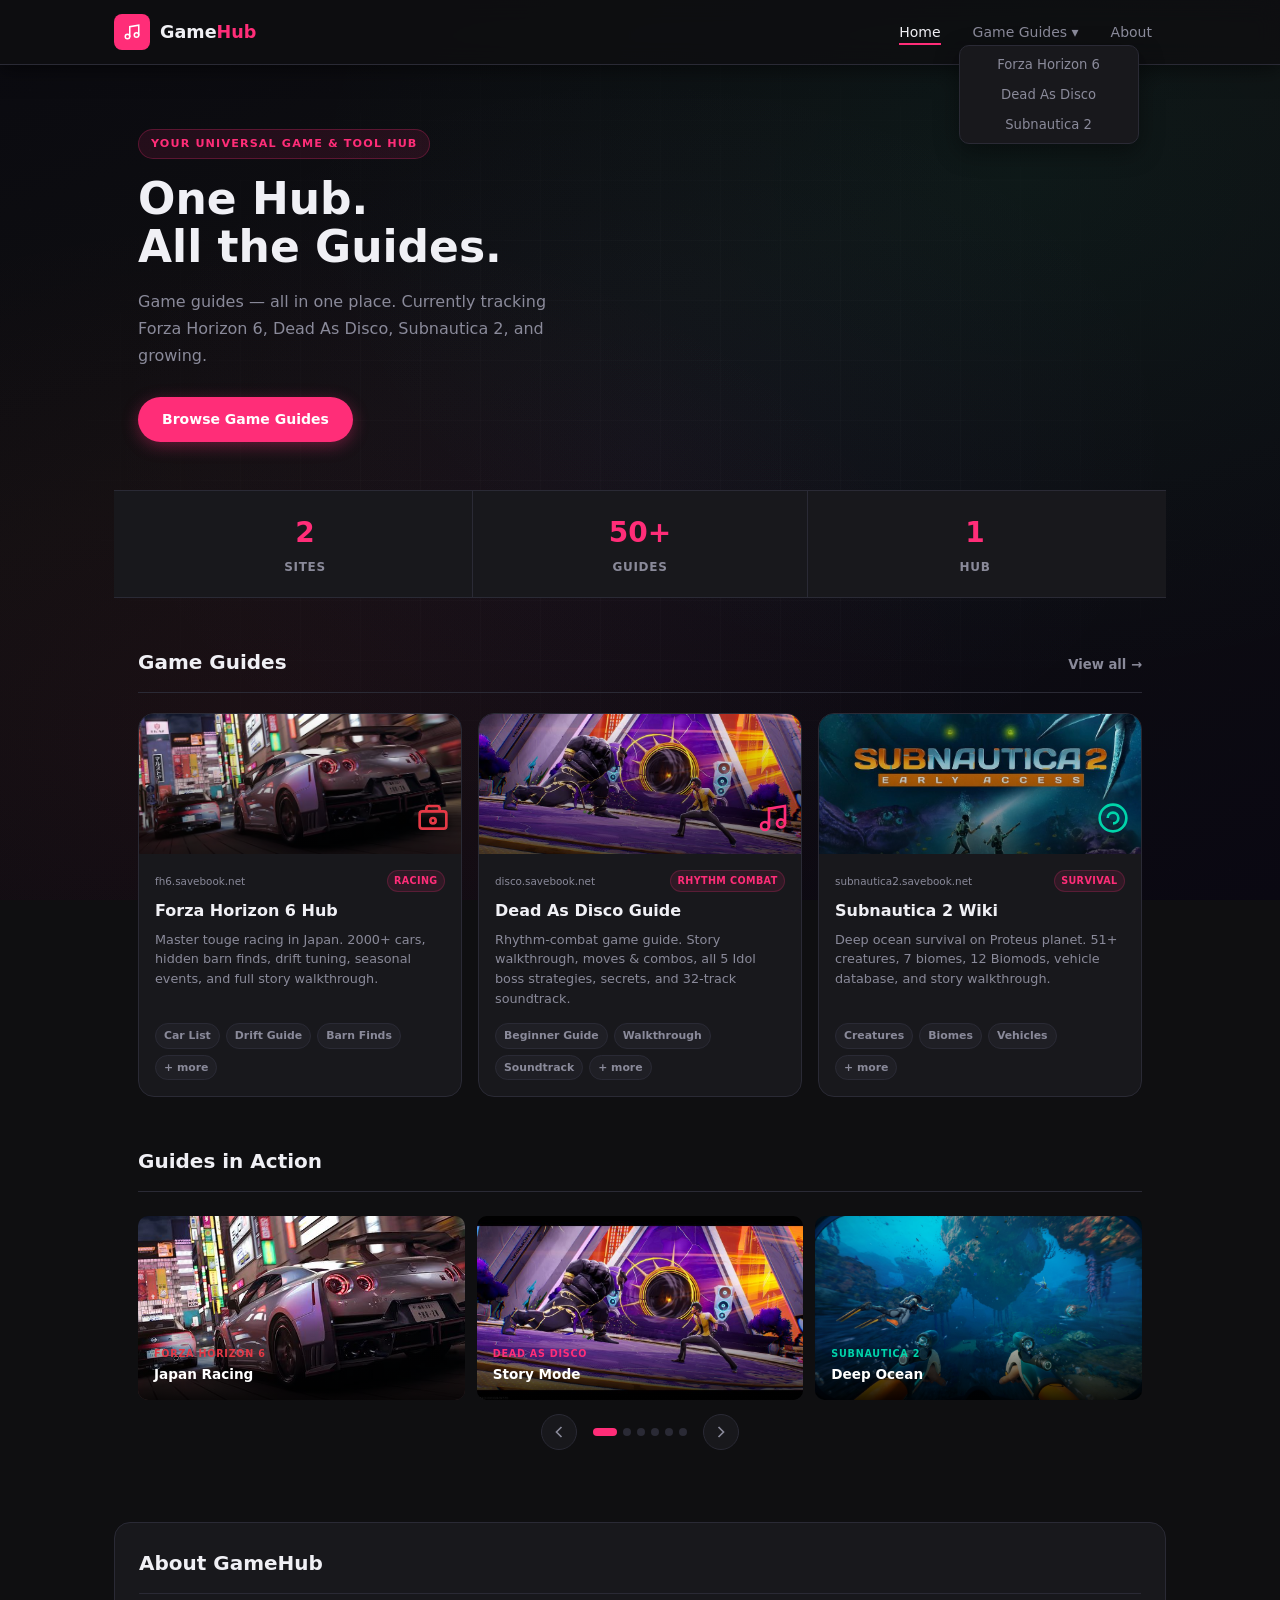
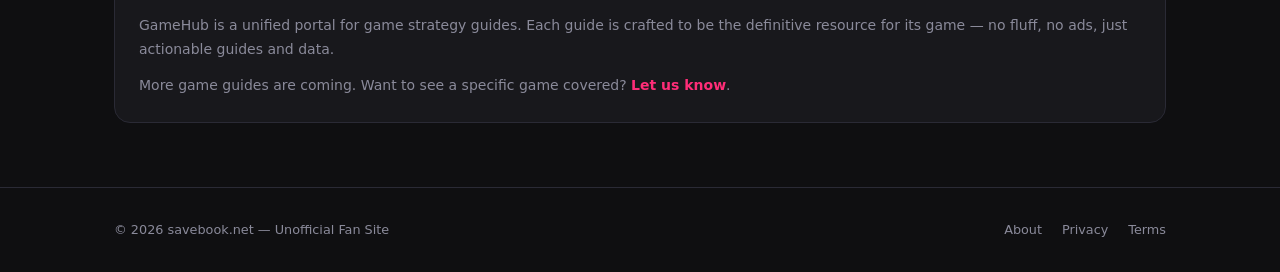
==== commit b7f0c18a: "feat: add atmospheric background with grid overlay - Dark gradient base with colored radial glows (r" ====
--- a/index.html
+++ b/index.html
@@ -18,6 +18,7 @@
 </head>
 <body>
   <canvas id="particles-canvas"></canvas>
+  <div class="hub-bg"></div>
   <header class="header">
     <div class="header-inner">
       <a href="index.html" class="logo">
--- a/css/style.css
+++ b/css/style.css
@@ -25,6 +25,32 @@
 
 /* ===== PARTICLES BACKGROUND ===== */
 #particles-canvas{position:fixed;top:0;left:0;width:100%;height:100%;pointer-events:none;z-index:0}
+.hub-bg{
+  position:fixed;
+  top:0;left:0;width:100%;height:100%;
+  z-index:0;
+  pointer-events:none;
+  background:
+    radial-gradient(ellipse at 20% 80%, rgba(230,57,70,0.06) 0%, transparent 50%),
+    radial-gradient(ellipse at 80% 20%, rgba(0,212,170,0.05) 0%, transparent 50%),
+    radial-gradient(ellipse at 50% 50%, rgba(139,92,246,0.04) 0%, transparent 60%),
+    linear-gradient(160deg, #0a0a10 0%, #0f0f11 40%, #0a0812 100%);
+}
+.hub-bg::before{
+  content:'';
+  position:absolute;inset:0;
+  background-image:
+    linear-gradient(rgba(255,255,255,0.015) 1px, transparent 1px),
+    linear-gradient(90deg, rgba(255,255,255,0.015) 1px, transparent 1px);
+  background-size:60px 60px;
+  mask-image:radial-gradient(ellipse at center, black 30%, transparent 80%);
+}
+.hub-bg::after{
+  content:'';
+  position:absolute;inset:0;
+  background:url("data:image/svg+xml,%3Csvg width='60' height='60' viewBox='0 0 60 60' xmlns='http://www.w3.org/2000/svg'%3E%3Cg fill='none' stroke='rgba(255,255,255,0.02)' stroke-width='0.5'%3E%3Cpath d='M30 0 L30 60 M0 30 L60 30'/%3E%3C/g%3E%3C/svg%3E");
+  opacity:0.5;
+}
 .main-content{position:relative;z-index:1}
 
 /* ===== HEADER ===== */
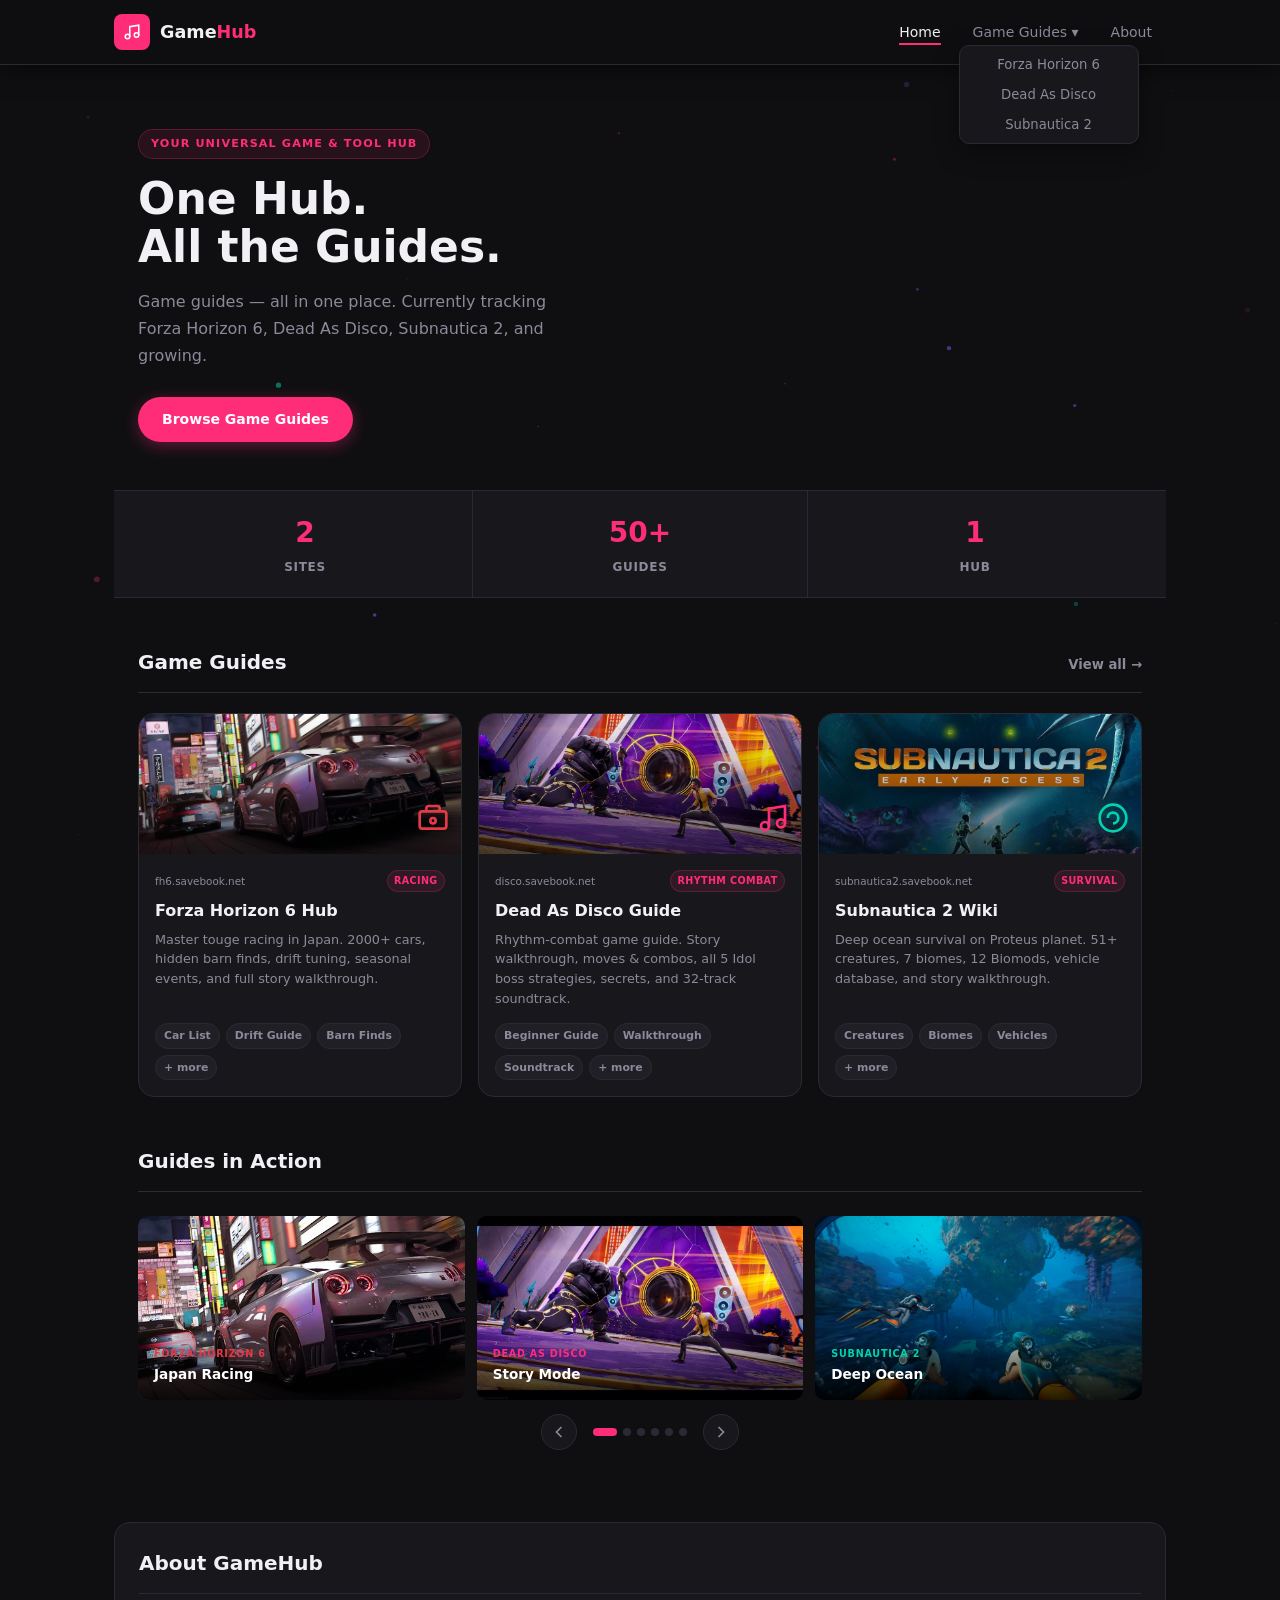
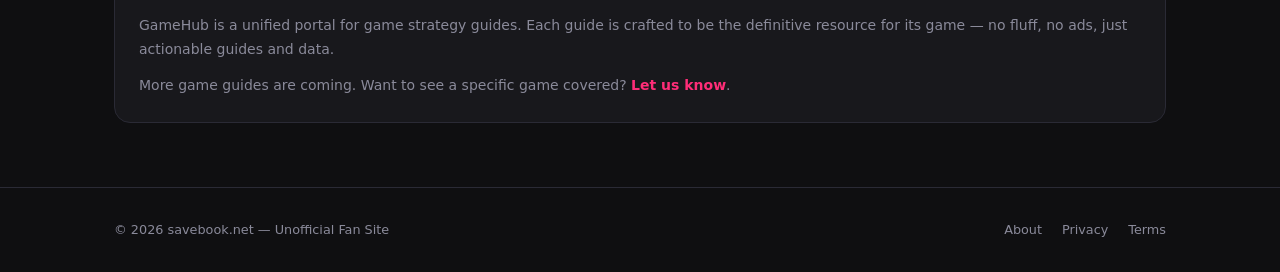
==== commit fb06ded4: "Revert "feat: add atmospheric background with grid overlay" This reverts commit b7f0c18aa0c3f8f34ff5" ====
--- a/index.html
+++ b/index.html
@@ -18,7 +18,6 @@
 </head>
 <body>
   <canvas id="particles-canvas"></canvas>
-  <div class="hub-bg"></div>
   <header class="header">
     <div class="header-inner">
       <a href="index.html" class="logo">
--- a/css/style.css
+++ b/css/style.css
@@ -25,32 +25,6 @@
 
 /* ===== PARTICLES BACKGROUND ===== */
 #particles-canvas{position:fixed;top:0;left:0;width:100%;height:100%;pointer-events:none;z-index:0}
-.hub-bg{
-  position:fixed;
-  top:0;left:0;width:100%;height:100%;
-  z-index:0;
-  pointer-events:none;
-  background:
-    radial-gradient(ellipse at 20% 80%, rgba(230,57,70,0.06) 0%, transparent 50%),
-    radial-gradient(ellipse at 80% 20%, rgba(0,212,170,0.05) 0%, transparent 50%),
-    radial-gradient(ellipse at 50% 50%, rgba(139,92,246,0.04) 0%, transparent 60%),
-    linear-gradient(160deg, #0a0a10 0%, #0f0f11 40%, #0a0812 100%);
-}
-.hub-bg::before{
-  content:'';
-  position:absolute;inset:0;
-  background-image:
-    linear-gradient(rgba(255,255,255,0.015) 1px, transparent 1px),
-    linear-gradient(90deg, rgba(255,255,255,0.015) 1px, transparent 1px);
-  background-size:60px 60px;
-  mask-image:radial-gradient(ellipse at center, black 30%, transparent 80%);
-}
-.hub-bg::after{
-  content:'';
-  position:absolute;inset:0;
-  background:url("data:image/svg+xml,%3Csvg width='60' height='60' viewBox='0 0 60 60' xmlns='http://www.w3.org/2000/svg'%3E%3Cg fill='none' stroke='rgba(255,255,255,0.02)' stroke-width='0.5'%3E%3Cpath d='M30 0 L30 60 M0 30 L60 30'/%3E%3C/g%3E%3C/svg%3E");
-  opacity:0.5;
-}
 .main-content{position:relative;z-index:1}
 
 /* ===== HEADER ===== */
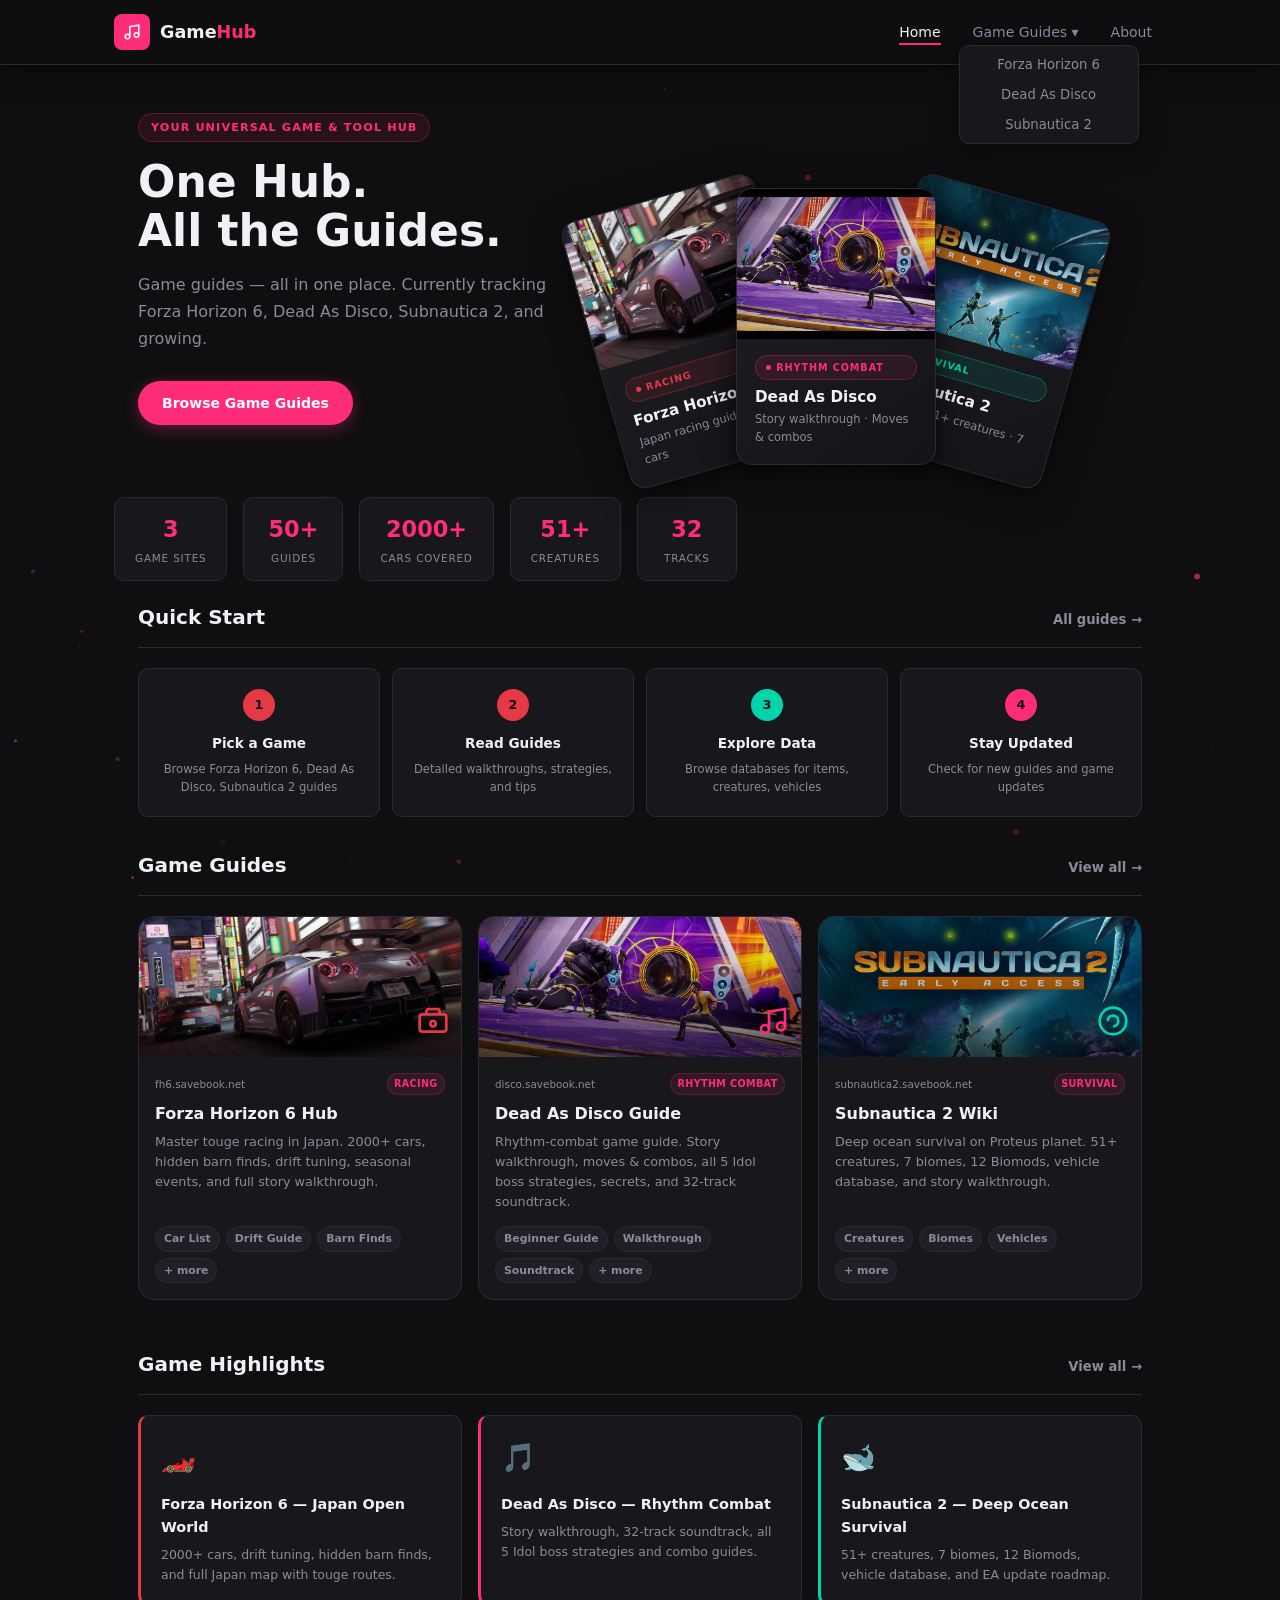
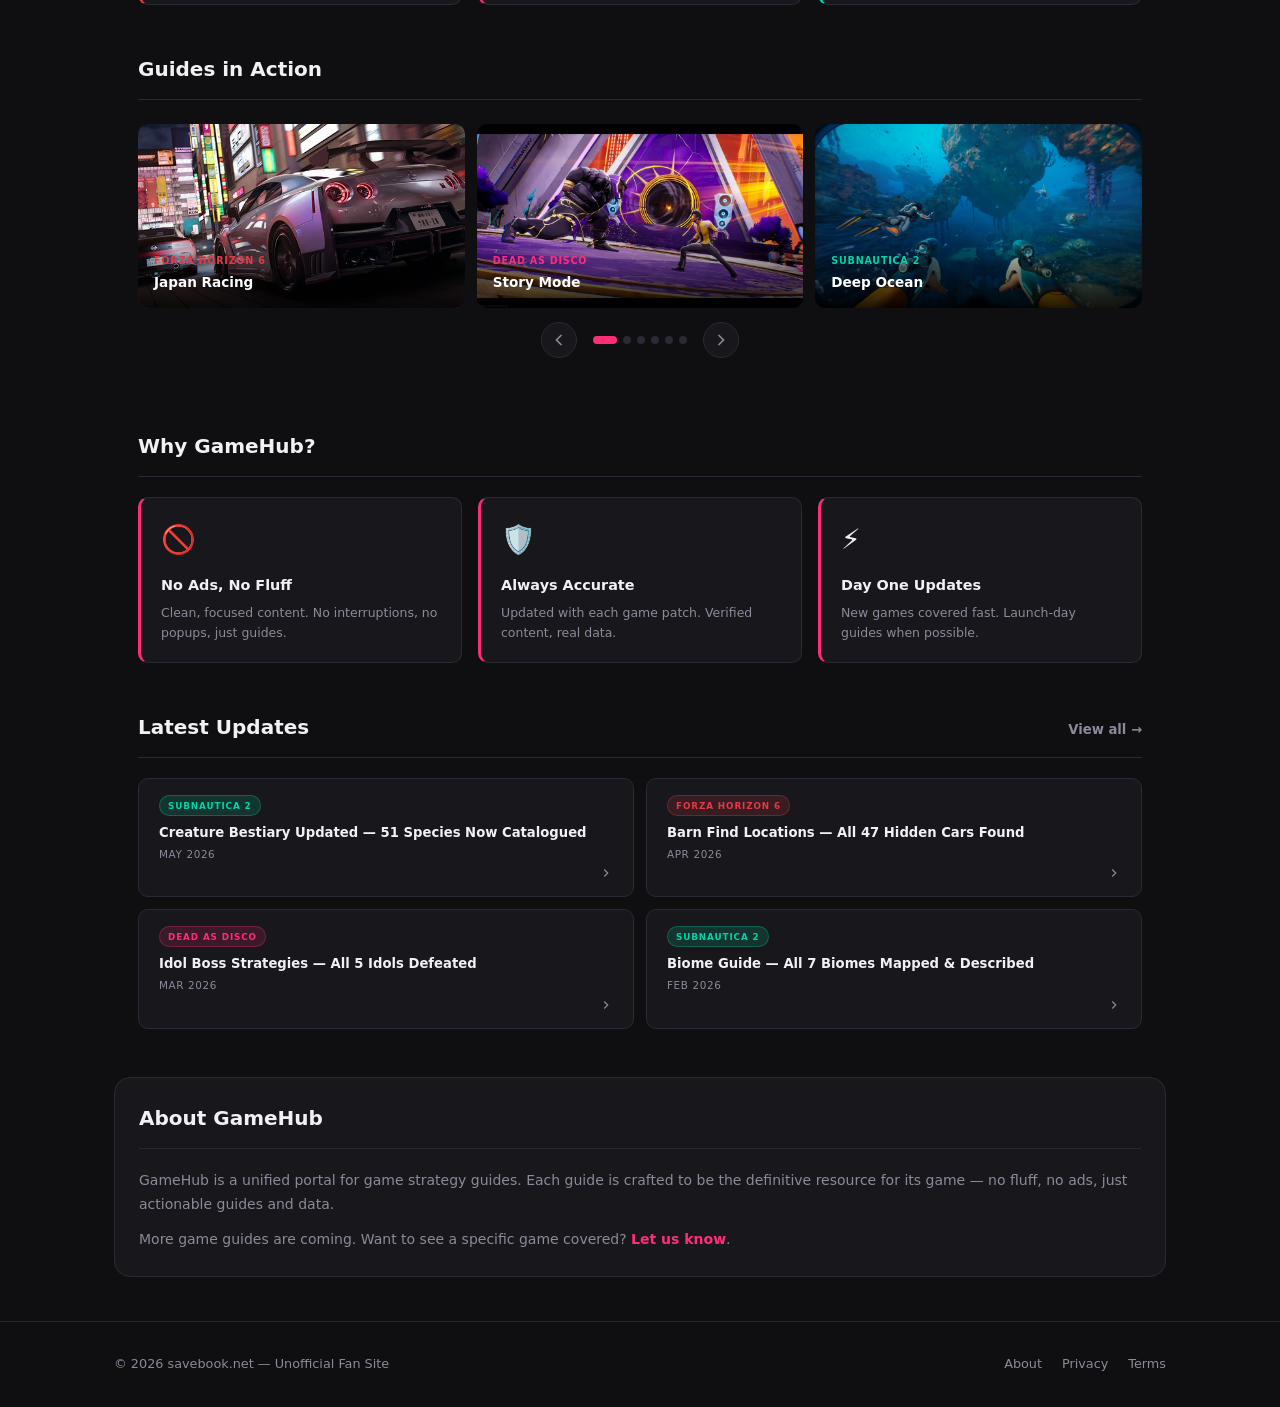
==== commit 19404c54: "feat: enrich homepage with wiki-style small components - Add wiki-hero-stats (horizontal stat row wi" ====
--- a/index.html
+++ b/index.html
@@ -74,21 +74,59 @@
         </div>
       </section>
 
-      <!-- Stats bar -->
-      <div class="hub-stats">
-        <div class="stat">
-          <div class="stat-num">3</div>
-          <div class="stat-label">Sites</div>
-        </div>
-        <div class="stat">
-          <div class="stat-num">50+</div>
-          <div class="stat-label">Guides</div>
-        </div>
-        <div class="stat">
-          <div class="stat-num">1</div>
-          <div class="stat-label">Hub</div>
+      <!-- Hub Stats Row -->
+      <div class="wiki-hero-stats">
+        <div class="wiki-stat">
+          <div class="wiki-stat-num">3</div>
+          <div class="wiki-stat-label">Game Sites</div>
+        </div>
+        <div class="wiki-stat">
+          <div class="wiki-stat-num">50+</div>
+          <div class="wiki-stat-label">Guides</div>
+        </div>
+        <div class="wiki-stat">
+          <div class="wiki-stat-num">2000+</div>
+          <div class="wiki-stat-label">Cars Covered</div>
+        </div>
+        <div class="wiki-stat">
+          <div class="wiki-stat-num">51+</div>
+          <div class="wiki-stat-label">Creatures</div>
+        </div>
+        <div class="wiki-stat">
+          <div class="wiki-stat-num">32</div>
+          <div class="wiki-stat-label">Tracks</div>
         </div>
       </div>
+
+      <!-- Quick Start Flow -->
+      <section class="hub-section" style="padding-bottom:2rem">
+        <div class="section-header">
+          <h2 class="section-title">Quick Start</h2>
+          <a href="games/index.html" class="section-more">All guides →</a>
+        </div>
+        <div class="wiki-flow">
+          <a href="games/index.html" class="wiki-flow-step wiki-flow-step--fh6">
+            <div class="wiki-flow-num">1</div>
+            <div class="wiki-flow-title">Pick a Game</div>
+            <div class="wiki-flow-desc">Browse Forza Horizon 6, Dead As Disco, Subnautica 2 guides</div>
+          </a>
+          <a href="https://fh6.savebook.net/pages/guides/track-guide.html" target="_blank" rel="noopener noreferrer" class="wiki-flow-step wiki-flow-step--fh6">
+            <div class="wiki-flow-num">2</div>
+            <div class="wiki-flow-title">Read Guides</div>
+            <div class="wiki-flow-desc">Detailed walkthroughs, strategies, and tips</div>
+          </a>
+          <a href="https://subnautica2.savebook.net/pages/guides/item-database.html" target="_blank" rel="noopener noreferrer" class="wiki-flow-step wiki-flow-step--s2">
+            <div class="wiki-flow-num">3</div>
+            <div class="wiki-flow-title">Explore Data</div>
+            <div class="wiki-flow-desc">Browse databases for items, creatures, vehicles</div>
+          </a>
+          <a href="about.html" class="wiki-flow-step wiki-flow-step--dad">
+            <div class="wiki-flow-num">4</div>
+            <div class="wiki-flow-title">Stay Updated</div>
+            <div class="wiki-flow-desc">Check for new guides and game updates</div>
+          </a>
+        </div>
+      </section>
 
       <!-- Game Guide Sites -->
       <section class="hub-section">
@@ -170,6 +208,32 @@
             </div>
           </a>
 
+        </div>
+      </section>
+
+
+      <!-- Game Highlights (info-card grid) -->
+      <section class="hub-section">
+        <div class="section-header">
+          <h2 class="section-title">Game Highlights</h2>
+          <a href="games/index.html" class="section-more">View all →</a>
+        </div>
+        <div class="info-grid">
+          <a href="https://fh6.savebook.net/pages/guides/track-guide.html" target="_blank" rel="noopener noreferrer" class="info-card info-card--fh6">
+            <div class="info-card__icon">🏎️</div>
+            <div class="info-card__title">Forza Horizon 6 — Japan Open World</div>
+            <div class="info-card__desc">2000+ cars, drift tuning, hidden barn finds, and full Japan map with touge routes.</div>
+          </a>
+          <a href="https://disco.savebook.net/pages/guides/walkthrough.html" target="_blank" rel="noopener noreferrer" class="info-card info-card--dad">
+            <div class="info-card__icon">🎵</div>
+            <div class="info-card__title">Dead As Disco — Rhythm Combat</div>
+            <div class="info-card__desc">Story walkthrough, 32-track soundtrack, all 5 Idol boss strategies and combo guides.</div>
+          </a>
+          <a href="https://subnautica2.savebook.net/pages/guides/biome-guide.html" target="_blank" rel="noopener noreferrer" class="info-card info-card--s2">
+            <div class="info-card__icon">🐋</div>
+            <div class="info-card__title">Subnautica 2 — Deep Ocean Survival</div>
+            <div class="info-card__desc">51+ creatures, 7 biomes, 12 Biomods, vehicle database, and EA update roadmap.</div>
+          </a>
         </div>
       </section>
 
@@ -248,6 +312,64 @@
         </div>
       </section>
 
+      <!-- Hub Benefits (info-card variant) -->
+      <section class="hub-section">
+        <div class="section-header">
+          <h2 class="section-title">Why GameHub?</h2>
+        </div>
+        <div class="info-grid">
+          <div class="info-card">
+            <div class="info-card__icon">🚫</div>
+            <div class="info-card__title">No Ads, No Fluff</div>
+            <div class="info-card__desc">Clean, focused content. No interruptions, no popups, just guides.</div>
+          </div>
+          <div class="info-card">
+            <div class="info-card__icon">🛡️</div>
+            <div class="info-card__title">Always Accurate</div>
+            <div class="info-card__desc">Updated with each game patch. Verified content, real data.</div>
+          </div>
+          <div class="info-card">
+            <div class="info-card__icon">⚡</div>
+            <div class="info-card__title">Day One Updates</div>
+            <div class="info-card__desc">New games covered fast. Launch-day guides when possible.</div>
+          </div>
+        </div>
+      </section>
+
+      <!-- Latest Updates (wiki-news cards) -->
+      <section class="hub-section">
+        <div class="section-header">
+          <h2 class="section-title">Latest Updates</h2>
+          <a href="about.html" class="section-more">View all →</a>
+        </div>
+        <div class="wiki-news-grid">
+          <a href="https://subnautica2.savebook.net/pages/guides/creature-bestiary.html" target="_blank" rel="noopener noreferrer" class="wiki-news-card">
+            <span class="wiki-news-game wiki-news-game--s2">Subnautica 2</span>
+            <div class="wiki-news-title">Creature Bestiary Updated — 51 Species Now Catalogued</div>
+            <span class="wiki-news-date">May 2026</span>
+            <svg class="wiki-news-arrow" width="14" height="14" viewBox="0 0 24 24" fill="none" stroke="currentColor" stroke-width="2"><path d="M9 18l6-6-6-6"/></svg>
+          </a>
+          <a href="https://fh6.savebook.net/pages/guides/track-guide.html" target="_blank" rel="noopener noreferrer" class="wiki-news-card">
+            <span class="wiki-news-game wiki-news-game--fh6">Forza Horizon 6</span>
+            <div class="wiki-news-title">Barn Find Locations — All 47 Hidden Cars Found</div>
+            <span class="wiki-news-date">Apr 2026</span>
+            <svg class="wiki-news-arrow" width="14" height="14" viewBox="0 0 24 24" fill="none" stroke="currentColor" stroke-width="2"><path d="M9 18l6-6-6-6"/></svg>
+          </a>
+          <a href="https://disco.savebook.net/pages/guides/characters.html" target="_blank" rel="noopener noreferrer" class="wiki-news-card">
+            <span class="wiki-news-game wiki-news-game--dad">Dead As Disco</span>
+            <div class="wiki-news-title">Idol Boss Strategies — All 5 Idols Defeated</div>
+            <span class="wiki-news-date">Mar 2026</span>
+            <svg class="wiki-news-arrow" width="14" height="14" viewBox="0 0 24 24" fill="none" stroke="currentColor" stroke-width="2"><path d="M9 18l6-6-6-6"/></svg>
+          </a>
+          <a href="https://subnautica2.savebook.net/pages/guides/biome-guide.html" target="_blank" rel="noopener noreferrer" class="wiki-news-card">
+            <span class="wiki-news-game wiki-news-game--s2">Subnautica 2</span>
+            <div class="wiki-news-title">Biome Guide — All 7 Biomes Mapped & Described</div>
+            <span class="wiki-news-date">Feb 2026</span>
+            <svg class="wiki-news-arrow" width="14" height="14" viewBox="0 0 24 24" fill="none" stroke="currentColor" stroke-width="2"><path d="M9 18l6-6-6-6"/></svg>
+          </a>
+        </div>
+      </section>
+
       <!-- About -->
       <section class="hub-section hub-about">
         <div class="section-header">
--- a/css/style.css
+++ b/css/style.css
@@ -72,7 +72,11 @@
 
 /* ===== ENTRANCE ANIMATIONS ===== */
 @keyframes entrance-fade{
-  to{opacity:1;transform:translateY(0)}
+  to{opacity:1}
+}
+@keyframes entrance-slide-right{
+  from{opacity:0;transform:translateX(40px)}
+  to{opacity:1;transform:translateX(0)}
 }
 @keyframes entrance-scale{
   from{opacity:0;transform:scale(0.8) translateY(20px)}
@@ -99,15 +103,12 @@
 @keyframes spin-slow{to{transform:rotate(360deg)}}
 
 /* Fan cards entrance */
-.hero-right{opacity:0;transform:translateX(30px);animation:entrance-fade 700ms 300ms forwards}
-.fan-card{opacity:0;animation:none}
-.fan-card--1{animation:entrance-scale 500ms 500ms cubic-bezier(0.34,1.56,0.64,1) forwards}
-.fan-card--2{animation:entrance-scale 500ms 650ms cubic-bezier(0.34,1.56,0.64,1) forwards}
-.fan-card--3{animation:entrance-scale 500ms 800ms cubic-bezier(0.34,1.56,0.64,1) forwards}
+.hero-right{opacity:1}
+.fan-card{opacity:1}
 
 /* Stats entrance */
-.hub-stats{opacity:0;transform:translateY(20px);animation:entrance-fade 600ms 900ms forwards}
-.stat{opacity:0;transform:translateY(10px);animation:entrance-fade 400ms forwards}
+.hub-stats{opacity:1}
+.stat{opacity:1}
 .stat:nth-child(1){animation-delay:1000ms}
 .stat:nth-child(2){animation-delay:1100ms}
 .stat:nth-child(3){animation-delay:1200ms}
@@ -121,8 +122,8 @@
 /* ===== FAN CARD (扇形卡片) ===== */
 .hero-fan {
   position: relative;
-  width: 380px;
-  height: 280px;
+  width: 420px;
+  height: 320px;
   display: flex;
   align-items: flex-end;
   justify-content: center;
@@ -130,17 +131,19 @@
 
 .fan-card {
   position: absolute;
-  width: 180px;
+  width: 200px;
   background: var(--bg-card);
   border: 1px solid var(--border);
-  border-radius: 12px;
+  border-radius: 16px;
   overflow: hidden;
-  transition: transform 350ms cubic-bezier(0.34, 1.56, 0.64, 1), box-shadow 300ms ease, border-color 300ms, z-index 0s;
+  transition: transform 400ms cubic-bezier(0.34,1.56,0.64,1), box-shadow 350ms ease, border-color 350ms, z-index 0s;
   cursor: pointer;
   text-decoration: none;
   display: block;
   transform-style: preserve-3d;
-  perspective: 800px;
+  perspective: 900px;
+  background: linear-gradient(145deg, #1e1e24, #141418);
+  box-shadow: 0 8px 32px rgba(0,0,0,0.5), 0 2px 8px rgba(0,0,0,0.3);
 }
 
 .fan-card:hover { z-index: 10; }
@@ -148,22 +151,76 @@
 .fan-card--1 {
   bottom: 0; left: 0;
   transform-origin: bottom center;
-  transform: rotate(-18deg) translateY(20px);
+  transform: rotate(-16deg) translateY(16px);
   z-index: 3;
 }
-
 .fan-card--2 {
   bottom: 0; left: 50%;
   transform-origin: bottom center;
-  transform: translateX(-50%) rotate(0deg) translateY(20px);
+  transform: translateX(-50%) rotate(0deg) translateY(16px);
   z-index: 4;
 }
-
 .fan-card--3 {
   bottom: 0; right: 0;
   transform-origin: bottom center;
-  transform: rotate(18deg) translateY(20px);
+  transform: rotate(16deg) translateY(16px);
   z-index: 3;
+}
+
+.fan-card img.hc-img {
+  width: 100%;
+  height: 150px;
+  object-fit: cover;
+  display: block;
+  transition: transform 400ms ease, filter 300ms ease;
+  filter: saturate(0.85) brightness(0.9);
+}
+.fan-card:hover img.hc-img {
+  transform: scale(1.06);
+  filter: saturate(1.1) brightness(1);
+}
+
+.hc-body {
+  padding: 1rem 1.125rem 1.125rem;
+  display: flex;
+  flex-direction: column;
+  gap: 0.3rem;
+}
+
+.hc-tag {
+  display: inline-flex;
+  align-items: center;
+  gap: 0.35rem;
+  font-size: 0.6rem;
+  font-weight: 700;
+  text-transform: uppercase;
+  letter-spacing: 0.1em;
+  padding: 0.25rem 0.6rem;
+  border-radius: 9999px;
+  margin-bottom: 0.2rem;
+  border: 1px solid;
+}
+.hc-tag::before {
+  content: '';
+  width: 5px; height: 5px;
+  border-radius: 50%;
+  background: currentColor;
+}
+.fan-card--1 .hc-tag { color: #e63946; border-color: rgba(230,57,70,0.3); background: rgba(230,57,70,0.1); }
+.fan-card--2 .hc-tag { color: #ff2d78; border-color: rgba(255,45,120,0.3); background: rgba(255,45,120,0.1); }
+.fan-card--3 .hc-tag { color: #00d4aa; border-color: rgba(0,212,170,0.3); background: rgba(0,212,170,0.1); }
+
+.hc-title {
+  font-family: var(--font-heading);
+  font-size: 0.95rem;
+  font-weight: 800;
+  color: var(--text);
+  line-height: 1.2;
+}
+.hc-desc {
+  font-size: 0.72rem;
+  color: var(--text-muted);
+  line-height: 1.5;
 }
 
 /* Fan card glow on hover */
@@ -173,40 +230,40 @@
   content: '';
   position: absolute;
   inset: -2px;
-  border-radius: 14px;
+  border-radius: 18px;
   opacity: 0;
-  transition: opacity 300ms;
+  transition: opacity 350ms;
   z-index: -1;
 }
 .fan-card--1::before {
-  background: linear-gradient(135deg, #e63946, transparent, #e63946);
-  animation: glow-pulse 2s ease-in-out infinite;
+  background: linear-gradient(135deg, rgba(230,57,70,0.4), transparent 60%);
+  filter: blur(8px);
 }
 .fan-card--2::before {
-  background: linear-gradient(135deg, #ff2d78, transparent, #ff2d78);
-  animation: glow-pulse 2s ease-in-out infinite 0.3s;
+  background: linear-gradient(135deg, rgba(255,45,120,0.4), transparent 60%);
+  filter: blur(8px);
 }
 .fan-card--3::before {
-  background: linear-gradient(135deg, #00d4aa, transparent, #00d4aa);
-  animation: glow-pulse 2s ease-in-out infinite 0.6s;
+  background: linear-gradient(135deg, rgba(0,212,170,0.4), transparent 60%);
+  filter: blur(8px);
 }
 .fan-card:hover::before { opacity: 1; }
 
 /* Hover: 展开扇形 + glow */
 .hero-fan:hover .fan-card--1 {
-  transform: rotate(-32deg) translateY(-25px) translateX(-25px);
-  box-shadow: 0 0 30px rgba(230,57,70,0.4), 0 20px 50px rgba(0,0,0,0.6);
-  border-color: rgba(230,57,70,0.5);
+  transform: rotate(-26deg) translateY(-28px) translateX(-18px);
+  box-shadow: 0 0 40px rgba(230,57,70,0.35), 0 24px 60px rgba(0,0,0,0.65);
+  border-color: rgba(230,57,70,0.4);
 }
 .hero-fan:hover .fan-card--2 {
-  transform: translateX(-50%) rotate(0deg) translateY(-35px) scale(1.07);
-  box-shadow: 0 0 40px rgba(255,45,120,0.5), 0 24px 56px rgba(0,0,0,0.65);
-  border-color: rgba(255,45,120,0.5);
+  transform: translateX(-50%) rotate(0deg) translateY(-38px) scale(1.08);
+  box-shadow: 0 0 50px rgba(255,45,120,0.4), 0 28px 70px rgba(0,0,0,0.7);
+  border-color: rgba(255,45,120,0.4);
 }
 .hero-fan:hover .fan-card--3 {
-  transform: rotate(32deg) translateY(-25px) translateX(25px);
-  box-shadow: 0 0 30px rgba(0,212,170,0.4), 0 20px 50px rgba(0,0,0,0.6);
-  border-color: rgba(0,212,170,0.5);
+  transform: rotate(26deg) translateY(-28px) translateX(18px);
+  box-shadow: 0 0 40px rgba(0,212,170,0.35), 0 24px 60px rgba(0,0,0,0.65);
+  border-color: rgba(0,212,170,0.4);
 }
 
 /* Idle animation: 轻微摇动 */
@@ -332,6 +389,9 @@
   .stat-num{font-size:1.25rem}
   .game-grid{grid-template-columns:1fr}
   .hub-stats{flex-wrap:wrap}
+  .wiki-flow{grid-template-columns:1fr 1fr}
+  .info-grid{grid-template-columns:1fr}
+  .wiki-news-grid{grid-template-columns:1fr}
   .nav-desktop{display:none}
   .hamburger{display:flex}
   .nav-mobile{display:none;position:fixed;top:65px;left:0;right:0;bottom:0;background:var(--bg);z-index:99;overflow-y:auto}
@@ -351,7 +411,129 @@
   .carousel-item{ flex: 0 0 calc(100% - 0.75rem); }
 }
 
-/* .hc-tag is in .fan-card CSS above */
+/* ===== WIKI FLOW STEPS (4-col step cards) ===== */
+.wiki-flow {
+  display: grid;
+  grid-template-columns: repeat(4, 1fr);
+  gap: 0.75rem;
+}
+.wiki-flow-step {
+  background: var(--bg-card);
+  border: 1px solid var(--border);
+  border-radius: var(--radius-md);
+  padding: 1.25rem 1rem;
+  text-align: center;
+  transition: border-color 300ms, transform 300ms;
+}
+.wiki-flow-step:hover {
+  border-color: var(--accent);
+  transform: translateY(-3px);
+}
+.wiki-flow-num {
+  display: inline-flex;
+  align-items: center;
+  justify-content: center;
+  width: 32px;
+  height: 32px;
+  background: var(--accent);
+  color: #0f0f11;
+  border-radius: 50%;
+  font-size: 0.8rem;
+  font-weight: 900;
+  margin-bottom: 0.75rem;
+}
+.wiki-flow-step--fh6 .wiki-flow-num { background: var(--accent-fh6); }
+.wiki-flow-step--dad .wiki-flow-num { background: var(--accent-disco); }
+.wiki-flow-step--s2 .wiki-flow-num { background: var(--accent-s2); }
+.wiki-flow-title {
+  font-family: var(--font-heading);
+  font-size: 0.85rem;
+  font-weight: 700;
+  margin-bottom: 0.375rem;
+}
+.wiki-flow-desc { font-size: 0.72rem; color: var(--text-muted); line-height: 1.5; }
+
+/* ===== INFO CARD GRID (3-col feature cards) ===== */
+.info-grid {
+  display: grid;
+  grid-template-columns: repeat(3, 1fr);
+  gap: 1rem;
+}
+.info-card {
+  background: var(--bg-card);
+  border: 1px solid var(--border);
+  border-radius: var(--radius-md);
+  padding: 1.25rem;
+  transition: border-color 300ms, transform 200ms;
+  border-left: 3px solid var(--accent);
+}
+.info-card:hover { transform: translateY(-3px); border-color: var(--accent); border-left-color: var(--accent); }
+.info-card--fh6 { border-left-color: var(--accent-fh6); }
+.info-card--dad { border-left-color: var(--accent-disco); }
+.info-card--s2 { border-left-color: var(--accent-s2); }
+.info-card__icon { font-size: 1.75rem; margin-bottom: 0.75rem; }
+.info-card__title { font-family: var(--font-heading); font-size: 0.9rem; font-weight: 700; margin-bottom: 0.375rem; }
+.info-card__desc { font-size: 0.78rem; color: var(--text-muted); line-height: 1.55; }
+
+/* ===== WIKI HERO STATS (horizontal stat row) ===== */
+.wiki-hero-stats {
+  display: flex;
+  gap: 1rem;
+  flex-wrap: wrap;
+}
+.wiki-stat {
+  background: var(--bg-card);
+  border: 1px solid var(--border);
+  border-radius: var(--radius-md);
+  padding: 0.875rem 1.25rem;
+  text-align: center;
+  min-width: 100px;
+  transition: border-color 200ms, transform 200ms;
+}
+.wiki-stat:hover { border-color: var(--accent); transform: translateY(-2px); }
+.wiki-stat-num { font-family: var(--font-heading); font-size: 1.4rem; font-weight: 800; color: var(--accent); }
+.wiki-stat--fh6 .wiki-stat-num { color: var(--accent-fh6); }
+.wiki-stat--dad .wiki-stat-num { color: var(--accent-disco); }
+.wiki-stat--s2 .wiki-stat-num { color: var(--accent-s2); }
+.wiki-stat-label { font-size: 0.65rem; color: var(--text-muted); text-transform: uppercase; letter-spacing: 0.08em; margin-top: 0.125rem; }
+
+/* ===== WIKI NEWS CARD (date+title list) ===== */
+.wiki-news-grid {
+  display: grid;
+  grid-template-columns: repeat(2, 1fr);
+  gap: 0.75rem;
+}
+.wiki-news-card {
+  background: var(--bg-card);
+  border: 1px solid var(--border);
+  border-radius: var(--radius-md);
+  padding: 1rem 1.25rem;
+  display: flex;
+  flex-direction: column;
+  gap: 0.25rem;
+  transition: border-color 300ms, transform 200ms;
+  text-decoration: none;
+}
+.wiki-news-card:hover { border-color: var(--accent); transform: translateX(4px); }
+.wiki-news-date { font-size: 0.65rem; color: var(--text-muted); text-transform: uppercase; letter-spacing: 0.06em; }
+.wiki-news-game {
+  display: inline-block;
+  font-size: 0.55rem;
+  font-weight: 700;
+  text-transform: uppercase;
+  letter-spacing: 0.1em;
+  padding: 0.15rem 0.5rem;
+  border-radius: 9999px;
+  width: fit-content;
+  margin-bottom: 0.25rem;
+}
+.wiki-news-game--fh6 { background: rgba(230,57,70,0.15); color: #e63946; border: 1px solid rgba(230,57,70,0.3); }
+.wiki-news-game--dad { background: rgba(255,45,120,0.15); color: #ff2d78; border: 1px solid rgba(255,45,120,0.3); }
+.wiki-news-game--s2 { background: rgba(0,212,170,0.15); color: #00d4aa; border: 1px solid rgba(0,212,170,0.3); }
+.wiki-news-title { font-family: var(--font-heading); font-size: 0.825rem; font-weight: 600; color: var(--text); line-height: 1.35; }
+.wiki-news-card:hover .wiki-news-title { color: var(--accent); }
+.wiki-news-arrow { color: var(--text-muted); margin-left: auto; flex-shrink: 0; transition: transform 200ms, color 200ms; }
+.wiki-news-card:hover .wiki-news-arrow { transform: translateX(3px); color: var(--accent); }
 
 /* ===== TILT 3D EFFECT (applied via JS) ===== */
 .tilt-3d{transform-style:preserve-3d;transition:transform 100ms linear}
